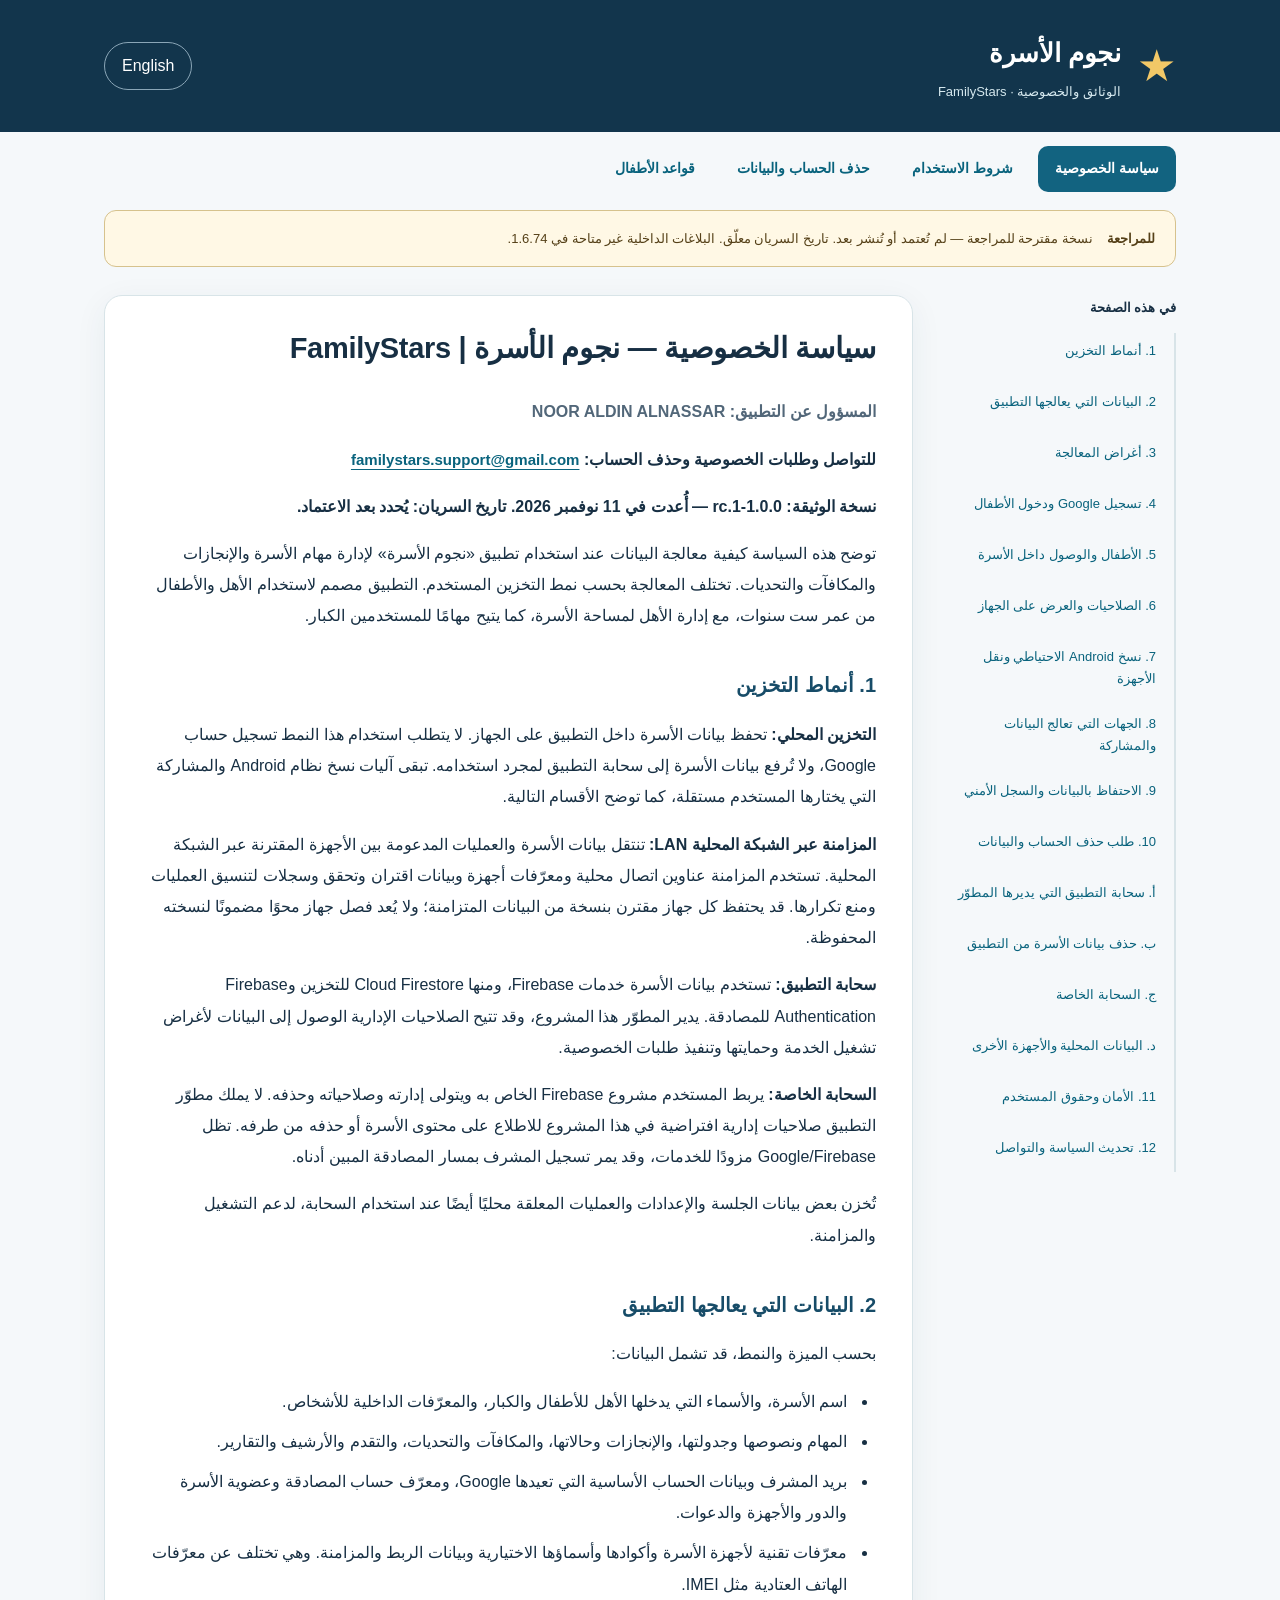
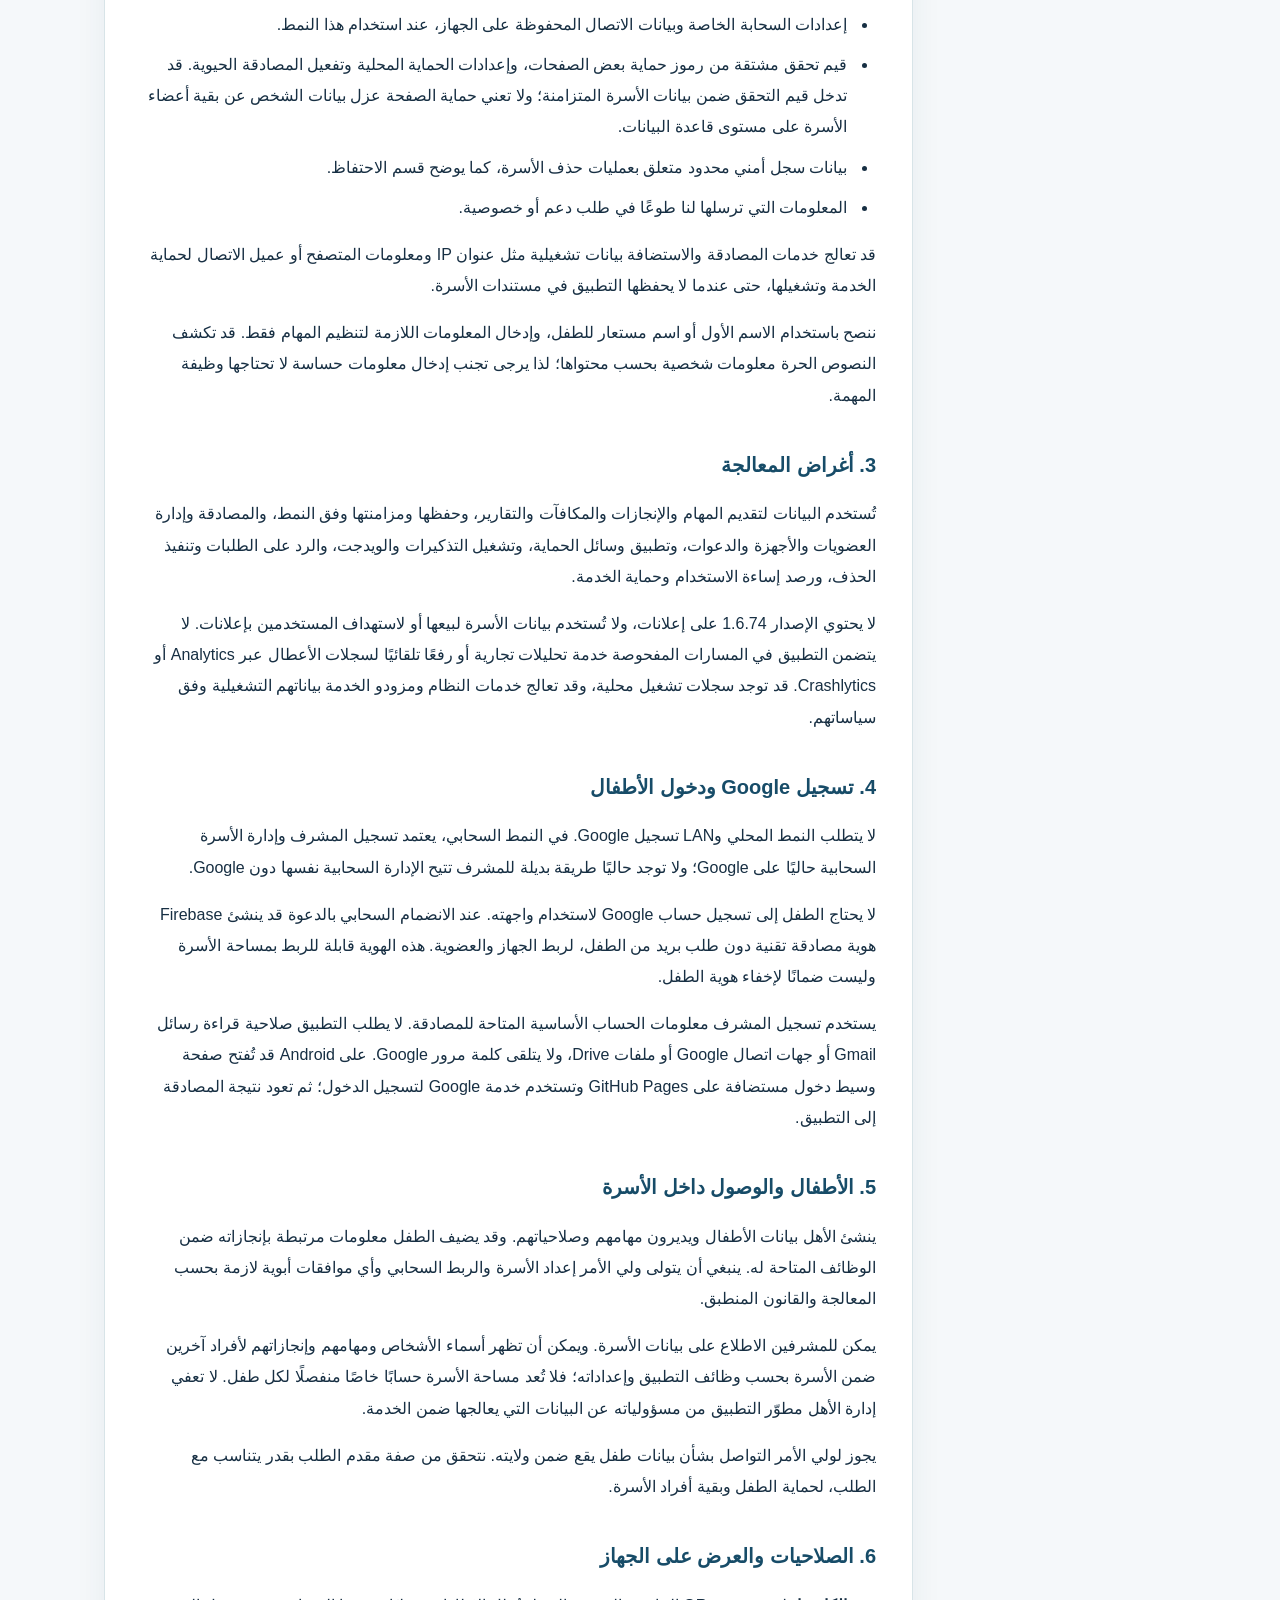
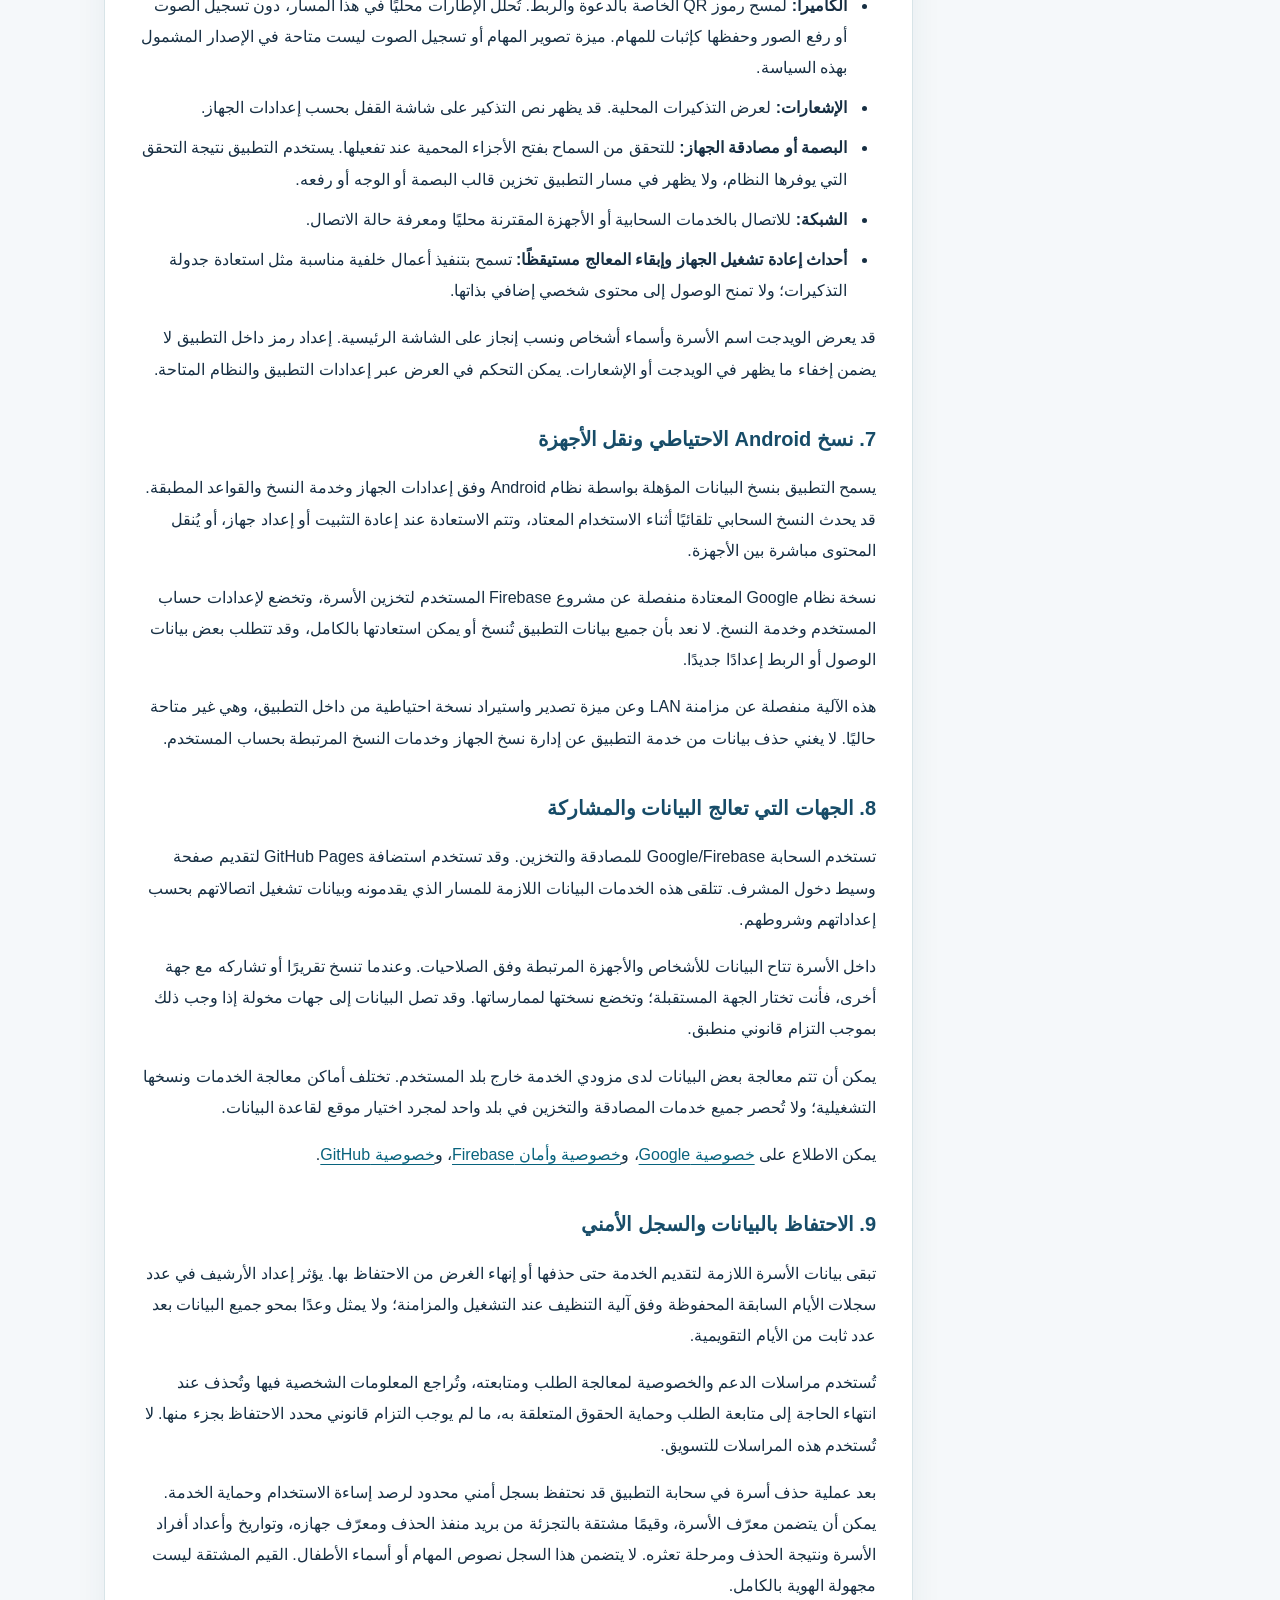
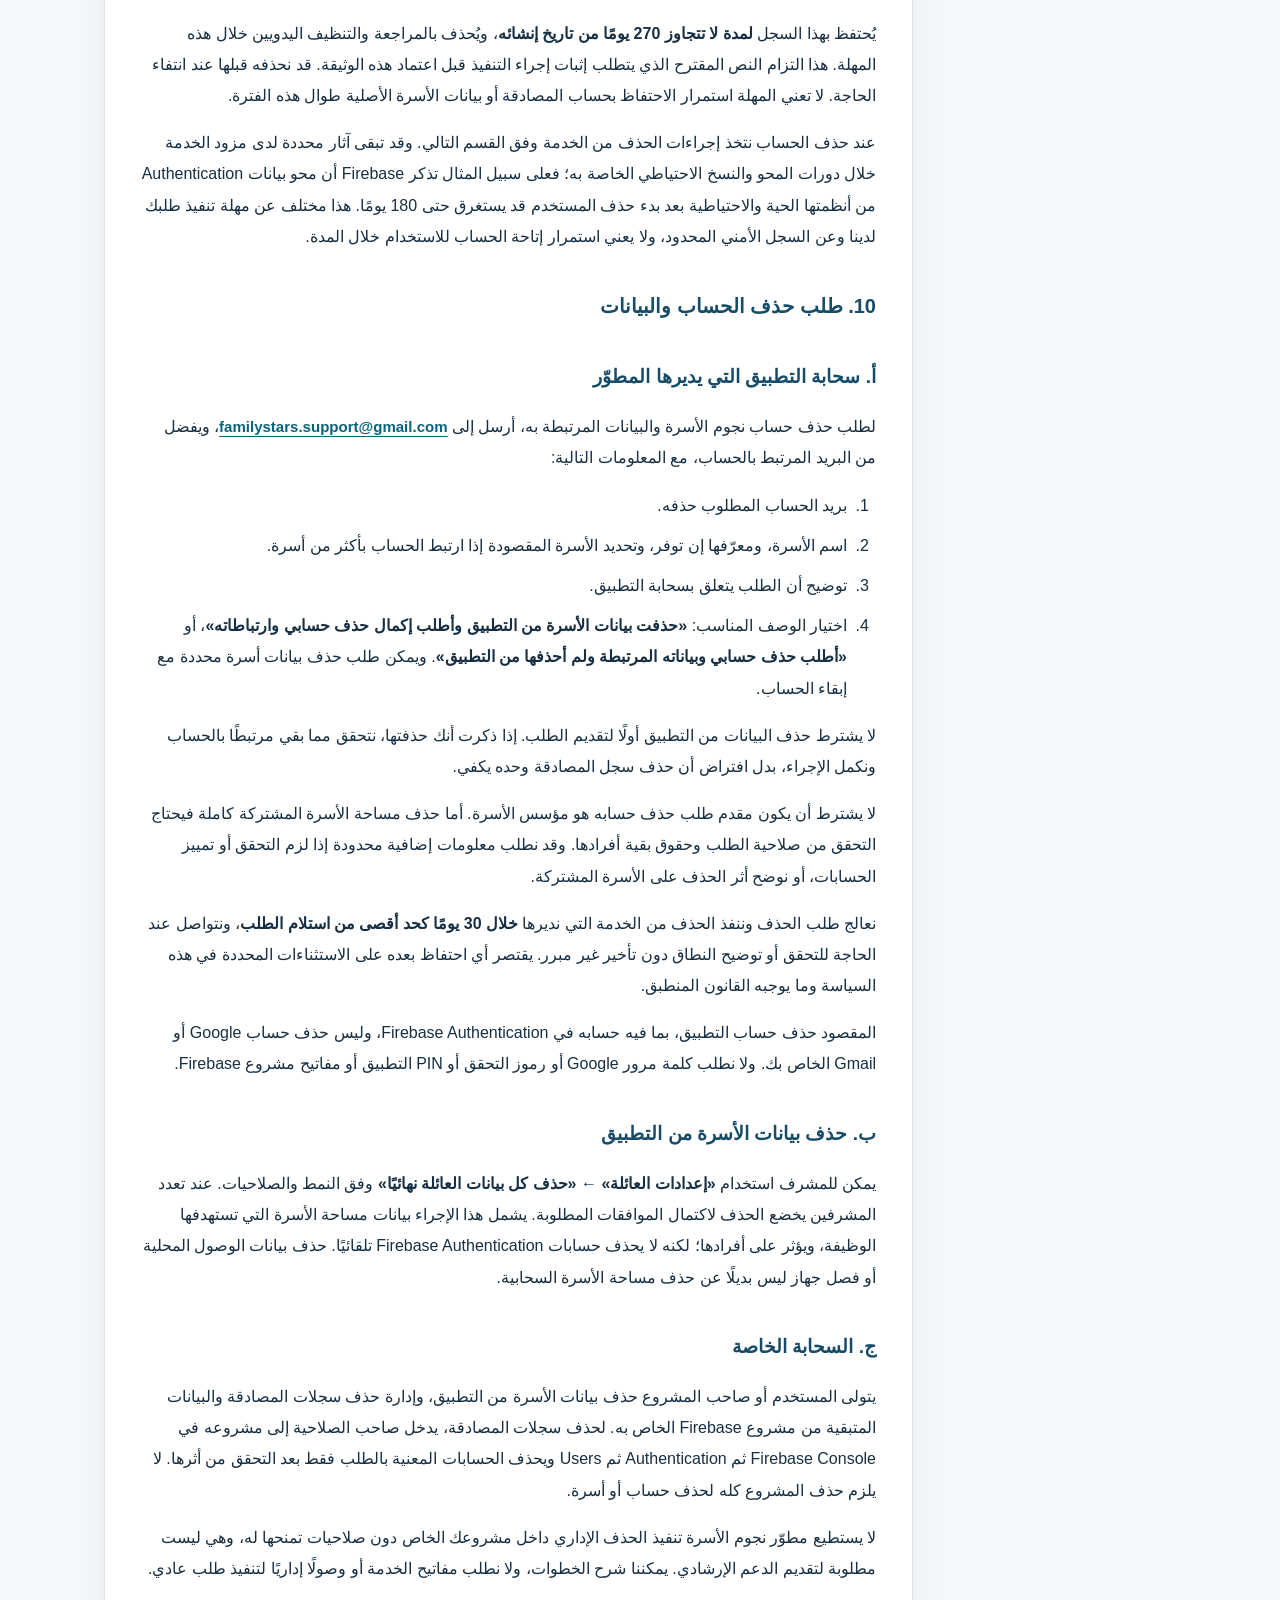
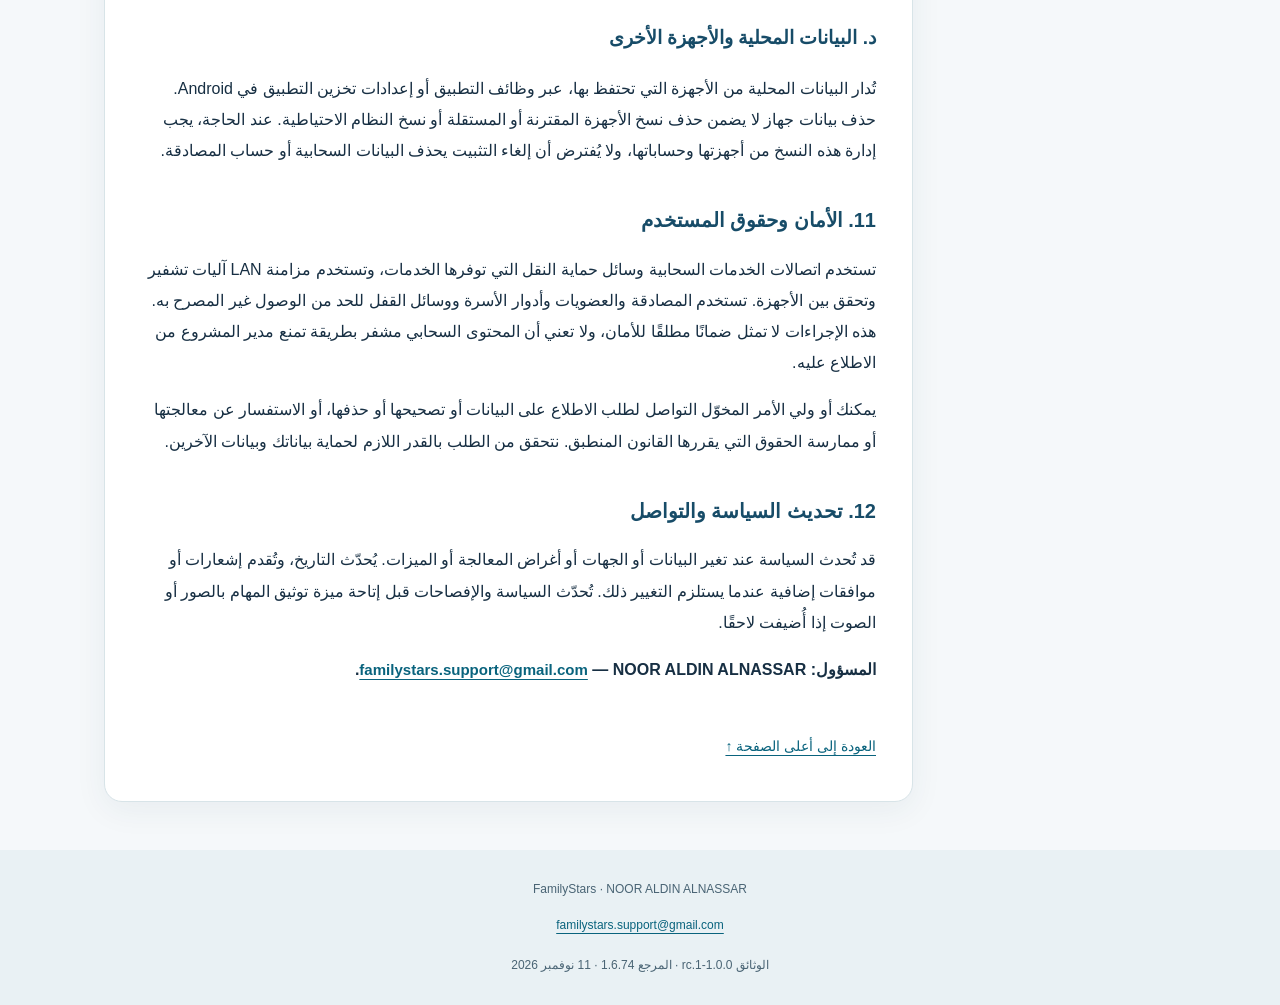
==== index.html @ 32da10b6 "Add files via upload" ====
<!doctype html>
<html lang="ar" dir="rtl">
<head>
<meta charset="utf-8">
<meta name="viewport" content="width=device-width, initial-scale=1">
<meta name="robots" content="noindex,nofollow">
<meta name="referrer" content="no-referrer">
<meta http-equiv="Content-Security-Policy" content="default-src 'none'; style-src 'self'; img-src 'self'; base-uri 'none'; form-action 'none'; object-src 'none'">
<meta name="description" content="سياسة الخصوصية — FamilyStars | نجوم الأسرة">
<title>سياسة الخصوصية | FamilyStars</title>
<link rel="stylesheet" href="styles.css">
</head>
<body>
<a class="skip" href="#main">انتقل إلى المحتوى</a>
<header class="masthead"><div class="header-inner">
<div class="brand"><span class="star" aria-hidden="true">★</span><div><span class="brand-title">نجوم الأسرة</span><span class="brand-sub" lang="en" dir="ltr">FamilyStars · الوثائق والخصوصية</span></div></div>
<a class="language" href="index-en.html" lang="en" hreflang="en">English</a>
</div></header>
<nav class="navigation" aria-label="الصفحات"><a href="index.html" aria-current="page">سياسة الخصوصية</a><a href="terms.html">شروط الاستخدام</a><a href="delete-account.html">حذف الحساب والبيانات</a><a href="kids.html">قواعد الأطفال</a></nav>
<div class="review-note"><strong>للمراجعة</strong><span>نسخة مقترحة للمراجعة — لم تُعتمد أو تُنشر بعد. تاريخ السريان معلّق. البلاغات الداخلية غير متاحة في 1.6.74.</span></div>
<div class="layout"><aside aria-label="في هذه الصفحة"><div class="toc"><p>في هذه الصفحة</p><ol><li><a href="#section-2">1. أنماط التخزين</a></li><li><a href="#section-3">2. البيانات التي يعالجها التطبيق</a></li><li><a href="#section-4">3. أغراض المعالجة</a></li><li><a href="#section-5">4. تسجيل Google ودخول الأطفال</a></li><li><a href="#section-6">5. الأطفال والوصول داخل الأسرة</a></li><li><a href="#section-7">6. الصلاحيات والعرض على الجهاز</a></li><li><a href="#section-8">7. نسخ Android الاحتياطي ونقل الأجهزة</a></li><li><a href="#section-9">8. الجهات التي تعالج البيانات والمشاركة</a></li><li><a href="#section-10">9. الاحتفاظ بالبيانات والسجل الأمني</a></li><li><a href="#section-11">10. طلب حذف الحساب والبيانات</a></li><li><a href="#section-12">أ. سحابة التطبيق التي يديرها المطوّر</a></li><li><a href="#section-13">ب. حذف بيانات الأسرة من التطبيق</a></li><li><a href="#section-14">ج. السحابة الخاصة</a></li><li><a href="#section-15">د. البيانات المحلية والأجهزة الأخرى</a></li><li><a href="#section-16">11. الأمان وحقوق المستخدم</a></li><li><a href="#section-17">12. تحديث السياسة والتواصل</a></li></ol></div></aside>
<main id="main" tabindex="-1"><article><h1 id="section-1">سياسة الخصوصية — نجوم الأسرة | FamilyStars</h1>
<p><strong>المسؤول عن التطبيق: NOOR ALDIN ALNASSAR</strong></p>
<p><strong>للتواصل وطلبات الخصوصية وحذف الحساب: <a href="mailto:familystars.support@gmail.com">familystars.support@gmail.com</a></strong></p>
<p><strong>نسخة الوثيقة: 1.0.0-rc.1 — أُعدت في 11 نوفمبر 2026. تاريخ السريان: يُحدد بعد الاعتماد.</strong></p>
<p>توضح هذه السياسة كيفية معالجة البيانات عند استخدام تطبيق «نجوم الأسرة» لإدارة مهام الأسرة والإنجازات والمكافآت والتحديات. تختلف المعالجة بحسب نمط التخزين المستخدم. التطبيق مصمم لاستخدام الأهل والأطفال من عمر ست سنوات، مع إدارة الأهل لمساحة الأسرة، كما يتيح مهامًا للمستخدمين الكبار.</p>
<h2 id="section-2">1. أنماط التخزين</h2>
<p><strong>التخزين المحلي:</strong> تحفظ بيانات الأسرة داخل التطبيق على الجهاز. لا يتطلب استخدام هذا النمط تسجيل حساب Google، ولا تُرفع بيانات الأسرة إلى سحابة التطبيق لمجرد استخدامه. تبقى آليات نسخ نظام Android والمشاركة التي يختارها المستخدم مستقلة، كما توضح الأقسام التالية.</p>
<p><strong>المزامنة عبر الشبكة المحلية LAN:</strong> تنتقل بيانات الأسرة والعمليات المدعومة بين الأجهزة المقترنة عبر الشبكة المحلية. تستخدم المزامنة عناوين اتصال محلية ومعرّفات أجهزة وبيانات اقتران وتحقق وسجلات لتنسيق العمليات ومنع تكرارها. قد يحتفظ كل جهاز مقترن بنسخة من البيانات المتزامنة؛ ولا يُعد فصل جهاز محوًا مضمونًا لنسخته المحفوظة.</p>
<p><strong>سحابة التطبيق:</strong> تستخدم بيانات الأسرة خدمات Firebase، ومنها Cloud Firestore للتخزين وFirebase Authentication للمصادقة. يدير المطوّر هذا المشروع، وقد تتيح الصلاحيات الإدارية الوصول إلى البيانات لأغراض تشغيل الخدمة وحمايتها وتنفيذ طلبات الخصوصية.</p>
<p><strong>السحابة الخاصة:</strong> يربط المستخدم مشروع Firebase الخاص به ويتولى إدارته وصلاحياته وحذفه. لا يملك مطوّر التطبيق صلاحيات إدارية افتراضية في هذا المشروع للاطلاع على محتوى الأسرة أو حذفه من طرفه. تظل Google/Firebase مزودًا للخدمات، وقد يمر تسجيل المشرف بمسار المصادقة المبين أدناه.</p>
<p>تُخزن بعض بيانات الجلسة والإعدادات والعمليات المعلقة محليًا أيضًا عند استخدام السحابة، لدعم التشغيل والمزامنة.</p>
<h2 id="section-3">2. البيانات التي يعالجها التطبيق</h2>
<p>بحسب الميزة والنمط، قد تشمل البيانات:</p>
<ul>
<li>اسم الأسرة، والأسماء التي يدخلها الأهل للأطفال والكبار، والمعرّفات الداخلية للأشخاص.</li>
<li>المهام ونصوصها وجدولتها، والإنجازات وحالاتها، والمكافآت والتحديات، والتقدم والأرشيف والتقارير.</li>
<li>بريد المشرف وبيانات الحساب الأساسية التي تعيدها Google، ومعرّف حساب المصادقة وعضوية الأسرة والدور والأجهزة والدعوات.</li>
<li>معرّفات تقنية لأجهزة الأسرة وأكوادها وأسماؤها الاختيارية وبيانات الربط والمزامنة. وهي تختلف عن معرّفات الهاتف العتادية مثل IMEI.</li>
<li>إعدادات السحابة الخاصة وبيانات الاتصال المحفوظة على الجهاز، عند استخدام هذا النمط.</li>
<li>قيم تحقق مشتقة من رموز حماية بعض الصفحات، وإعدادات الحماية المحلية وتفعيل المصادقة الحيوية. قد تدخل قيم التحقق ضمن بيانات الأسرة المتزامنة؛ ولا تعني حماية الصفحة عزل بيانات الشخص عن بقية أعضاء الأسرة على مستوى قاعدة البيانات.</li>
<li>بيانات سجل أمني محدود متعلق بعمليات حذف الأسرة، كما يوضح قسم الاحتفاظ.</li>
<li>المعلومات التي ترسلها لنا طوعًا في طلب دعم أو خصوصية.</li>
</ul>
<p>قد تعالج خدمات المصادقة والاستضافة بيانات تشغيلية مثل عنوان IP ومعلومات المتصفح أو عميل الاتصال لحماية الخدمة وتشغيلها، حتى عندما لا يحفظها التطبيق في مستندات الأسرة.</p>
<p>ننصح باستخدام الاسم الأول أو اسم مستعار للطفل، وإدخال المعلومات اللازمة لتنظيم المهام فقط. قد تكشف النصوص الحرة معلومات شخصية بحسب محتواها؛ لذا يرجى تجنب إدخال معلومات حساسة لا تحتاجها وظيفة المهمة.</p>
<h2 id="section-4">3. أغراض المعالجة</h2>
<p>تُستخدم البيانات لتقديم المهام والإنجازات والمكافآت والتقارير، وحفظها ومزامنتها وفق النمط، والمصادقة وإدارة العضويات والأجهزة والدعوات، وتطبيق وسائل الحماية، وتشغيل التذكيرات والويدجت، والرد على الطلبات وتنفيذ الحذف، ورصد إساءة الاستخدام وحماية الخدمة.</p>
<p>لا يحتوي الإصدار 1.6.74 على إعلانات، ولا تُستخدم بيانات الأسرة لبيعها أو لاستهداف المستخدمين بإعلانات. لا يتضمن التطبيق في المسارات المفحوصة خدمة تحليلات تجارية أو رفعًا تلقائيًا لسجلات الأعطال عبر Analytics أو Crashlytics. قد توجد سجلات تشغيل محلية، وقد تعالج خدمات النظام ومزودو الخدمة بياناتهم التشغيلية وفق سياساتهم.</p>
<h2 id="section-5">4. تسجيل Google ودخول الأطفال</h2>
<p>لا يتطلب النمط المحلي وLAN تسجيل Google. في النمط السحابي، يعتمد تسجيل المشرف وإدارة الأسرة السحابية حاليًا على Google؛ ولا توجد حاليًا طريقة بديلة للمشرف تتيح الإدارة السحابية نفسها دون Google.</p>
<p>لا يحتاج الطفل إلى تسجيل حساب Google لاستخدام واجهته. عند الانضمام السحابي بالدعوة قد ينشئ Firebase هوية مصادقة تقنية دون طلب بريد من الطفل، لربط الجهاز والعضوية. هذه الهوية قابلة للربط بمساحة الأسرة وليست ضمانًا لإخفاء هوية الطفل.</p>
<p>يستخدم تسجيل المشرف معلومات الحساب الأساسية المتاحة للمصادقة. لا يطلب التطبيق صلاحية قراءة رسائل Gmail أو جهات اتصال Google أو ملفات Drive، ولا يتلقى كلمة مرور Google. على Android قد تُفتح صفحة وسيط دخول مستضافة على GitHub Pages وتستخدم خدمة Google لتسجيل الدخول؛ ثم تعود نتيجة المصادقة إلى التطبيق.</p>
<h2 id="section-6">5. الأطفال والوصول داخل الأسرة</h2>
<p>ينشئ الأهل بيانات الأطفال ويديرون مهامهم وصلاحياتهم. وقد يضيف الطفل معلومات مرتبطة بإنجازاته ضمن الوظائف المتاحة له. ينبغي أن يتولى ولي الأمر إعداد الأسرة والربط السحابي وأي موافقات أبوية لازمة بحسب المعالجة والقانون المنطبق.</p>
<p>يمكن للمشرفين الاطلاع على بيانات الأسرة. ويمكن أن تظهر أسماء الأشخاص ومهامهم وإنجازاتهم لأفراد آخرين ضمن الأسرة بحسب وظائف التطبيق وإعداداته؛ فلا تُعد مساحة الأسرة حسابًا خاصًا منفصلًا لكل طفل. لا تعفي إدارة الأهل مطوّر التطبيق من مسؤولياته عن البيانات التي يعالجها ضمن الخدمة.</p>
<p>يجوز لولي الأمر التواصل بشأن بيانات طفل يقع ضمن ولايته. نتحقق من صفة مقدم الطلب بقدر يتناسب مع الطلب، لحماية الطفل وبقية أفراد الأسرة.</p>
<h2 id="section-7">6. الصلاحيات والعرض على الجهاز</h2>
<ul>
<li><strong>الكاميرا:</strong> لمسح رموز QR الخاصة بالدعوة والربط. تُحلل الإطارات محليًا في هذا المسار، دون تسجيل الصوت أو رفع الصور وحفظها كإثبات للمهام. ميزة تصوير المهام أو تسجيل الصوت ليست متاحة في الإصدار المشمول بهذه السياسة.</li>
<li><strong>الإشعارات:</strong> لعرض التذكيرات المحلية. قد يظهر نص التذكير على شاشة القفل بحسب إعدادات الجهاز.</li>
<li><strong>البصمة أو مصادقة الجهاز:</strong> للتحقق من السماح بفتح الأجزاء المحمية عند تفعيلها. يستخدم التطبيق نتيجة التحقق التي يوفرها النظام، ولا يظهر في مسار التطبيق تخزين قالب البصمة أو الوجه أو رفعه.</li>
<li><strong>الشبكة:</strong> للاتصال بالخدمات السحابية أو الأجهزة المقترنة محليًا ومعرفة حالة الاتصال.</li>
<li><strong>أحداث إعادة تشغيل الجهاز وإبقاء المعالج مستيقظًا:</strong> تسمح بتنفيذ أعمال خلفية مناسبة مثل استعادة جدولة التذكيرات؛ ولا تمنح الوصول إلى محتوى شخصي إضافي بذاتها.</li>
</ul>
<p>قد يعرض الويدجت اسم الأسرة وأسماء أشخاص ونسب إنجاز على الشاشة الرئيسية. إعداد رمز داخل التطبيق لا يضمن إخفاء ما يظهر في الويدجت أو الإشعارات. يمكن التحكم في العرض عبر إعدادات التطبيق والنظام المتاحة.</p>
<h2 id="section-8">7. نسخ Android الاحتياطي ونقل الأجهزة</h2>
<p>يسمح التطبيق بنسخ البيانات المؤهلة بواسطة نظام Android وفق إعدادات الجهاز وخدمة النسخ والقواعد المطبقة. قد يحدث النسخ السحابي تلقائيًا أثناء الاستخدام المعتاد، وتتم الاستعادة عند إعادة التثبيت أو إعداد جهاز، أو يُنقل المحتوى مباشرة بين الأجهزة.</p>
<p>نسخة نظام Google المعتادة منفصلة عن مشروع Firebase المستخدم لتخزين الأسرة، وتخضع لإعدادات حساب المستخدم وخدمة النسخ. لا نعد بأن جميع بيانات التطبيق تُنسخ أو يمكن استعادتها بالكامل، وقد تتطلب بعض بيانات الوصول أو الربط إعدادًا جديدًا.</p>
<p>هذه الآلية منفصلة عن مزامنة LAN وعن ميزة تصدير واستيراد نسخة احتياطية من داخل التطبيق، وهي غير متاحة حاليًا. لا يغني حذف بيانات من خدمة التطبيق عن إدارة نسخ الجهاز وخدمات النسخ المرتبطة بحساب المستخدم.</p>
<h2 id="section-9">8. الجهات التي تعالج البيانات والمشاركة</h2>
<p>تستخدم السحابة Google/Firebase للمصادقة والتخزين. وقد تستخدم استضافة GitHub Pages لتقديم صفحة وسيط دخول المشرف. تتلقى هذه الخدمات البيانات اللازمة للمسار الذي يقدمونه وبيانات تشغيل اتصالاتهم بحسب إعداداتهم وشروطهم.</p>
<p>داخل الأسرة تتاح البيانات للأشخاص والأجهزة المرتبطة وفق الصلاحيات. وعندما تنسخ تقريرًا أو تشاركه مع جهة أخرى، فأنت تختار الجهة المستقبلة؛ وتخضع نسختها لممارساتها. وقد تصل البيانات إلى جهات مخولة إذا وجب ذلك بموجب التزام قانوني منطبق.</p>
<p>يمكن أن تتم معالجة بعض البيانات لدى مزودي الخدمة خارج بلد المستخدم. تختلف أماكن معالجة الخدمات ونسخها التشغيلية؛ ولا تُحصر جميع خدمات المصادقة والتخزين في بلد واحد لمجرد اختيار موقع لقاعدة البيانات.</p>
<p>يمكن الاطلاع على <a href="https://policies.google.com/privacy">خصوصية Google</a>، و<a href="https://firebase.google.com/support/privacy">خصوصية وأمان Firebase</a>، و<a href="https://docs.github.com/en/site-policy/privacy-policies/github-general-privacy-statement">خصوصية GitHub</a>.</p>
<h2 id="section-10">9. الاحتفاظ بالبيانات والسجل الأمني</h2>
<p>تبقى بيانات الأسرة اللازمة لتقديم الخدمة حتى حذفها أو إنهاء الغرض من الاحتفاظ بها. يؤثر إعداد الأرشيف في عدد سجلات الأيام السابقة المحفوظة وفق آلية التنظيف عند التشغيل والمزامنة؛ ولا يمثل وعدًا بمحو جميع البيانات بعد عدد ثابت من الأيام التقويمية.</p>
<p>تُستخدم مراسلات الدعم والخصوصية لمعالجة الطلب ومتابعته، وتُراجع المعلومات الشخصية فيها وتُحذف عند انتهاء الحاجة إلى متابعة الطلب وحماية الحقوق المتعلقة به، ما لم يوجب التزام قانوني محدد الاحتفاظ بجزء منها. لا تُستخدم هذه المراسلات للتسويق.</p>
<p>بعد عملية حذف أسرة في سحابة التطبيق قد نحتفظ بسجل أمني محدود لرصد إساءة الاستخدام وحماية الخدمة. يمكن أن يتضمن معرّف الأسرة، وقيمًا مشتقة بالتجزئة من بريد منفذ الحذف ومعرّف جهازه، وتواريخ وأعداد أفراد الأسرة ونتيجة الحذف ومرحلة تعثره. لا يتضمن هذا السجل نصوص المهام أو أسماء الأطفال. القيم المشتقة ليست مجهولة الهوية بالكامل.</p>
<p>يُحتفظ بهذا السجل <strong>لمدة لا تتجاوز 270 يومًا من تاريخ إنشائه</strong>، ويُحذف بالمراجعة والتنظيف اليدويين خلال هذه المهلة. هذا التزام النص المقترح الذي يتطلب إثبات إجراء التنفيذ قبل اعتماد هذه الوثيقة. قد نحذفه قبلها عند انتفاء الحاجة. لا تعني المهلة استمرار الاحتفاظ بحساب المصادقة أو بيانات الأسرة الأصلية طوال هذه الفترة.</p>
<p>عند حذف الحساب نتخذ إجراءات الحذف من الخدمة وفق القسم التالي. وقد تبقى آثار محددة لدى مزود الخدمة خلال دورات المحو والنسخ الاحتياطي الخاصة به؛ فعلى سبيل المثال تذكر Firebase أن محو بيانات Authentication من أنظمتها الحية والاحتياطية بعد بدء حذف المستخدم قد يستغرق حتى 180 يومًا. هذا مختلف عن مهلة تنفيذ طلبك لدينا وعن السجل الأمني المحدود، ولا يعني استمرار إتاحة الحساب للاستخدام خلال المدة.</p>
<h2 id="section-11">10. طلب حذف الحساب والبيانات</h2>
<h3 id="section-12">أ. سحابة التطبيق التي يديرها المطوّر</h3>
<p>لطلب حذف حساب نجوم الأسرة والبيانات المرتبطة به، أرسل إلى <strong><a href="mailto:familystars.support@gmail.com">familystars.support@gmail.com</a></strong>، ويفضل من البريد المرتبط بالحساب، مع المعلومات التالية:</p>
<ol>
<li>بريد الحساب المطلوب حذفه.</li>
<li>اسم الأسرة، ومعرّفها إن توفر، وتحديد الأسرة المقصودة إذا ارتبط الحساب بأكثر من أسرة.</li>
<li>توضيح أن الطلب يتعلق بسحابة التطبيق.</li>
<li>اختيار الوصف المناسب: <strong>«حذفت بيانات الأسرة من التطبيق وأطلب إكمال حذف حسابي وارتباطاته»</strong>، أو <strong>«أطلب حذف حسابي وبياناته المرتبطة ولم أحذفها من التطبيق»</strong>. ويمكن طلب حذف بيانات أسرة محددة مع إبقاء الحساب.</li>
</ol>
<p>لا يشترط حذف البيانات من التطبيق أولًا لتقديم الطلب. إذا ذكرت أنك حذفتها، نتحقق مما بقي مرتبطًا بالحساب ونكمل الإجراء، بدل افتراض أن حذف سجل المصادقة وحده يكفي.</p>
<p>لا يشترط أن يكون مقدم طلب حذف حسابه هو مؤسس الأسرة. أما حذف مساحة الأسرة المشتركة كاملة فيحتاج التحقق من صلاحية الطلب وحقوق بقية أفرادها. وقد نطلب معلومات إضافية محدودة إذا لزم التحقق أو تمييز الحسابات، أو نوضح أثر الحذف على الأسرة المشتركة.</p>
<p>نعالج طلب الحذف وننفذ الحذف من الخدمة التي نديرها <strong>خلال 30 يومًا كحد أقصى من استلام الطلب</strong>، ونتواصل عند الحاجة للتحقق أو توضيح النطاق دون تأخير غير مبرر. يقتصر أي احتفاظ بعده على الاستثناءات المحددة في هذه السياسة وما يوجبه القانون المنطبق.</p>
<p>المقصود حذف حساب التطبيق، بما فيه حسابه في Firebase Authentication، وليس حذف حساب Google أو Gmail الخاص بك. ولا نطلب كلمة مرور Google أو رموز التحقق أو PIN التطبيق أو مفاتيح مشروع Firebase.</p>
<h3 id="section-13">ب. حذف بيانات الأسرة من التطبيق</h3>
<p>يمكن للمشرف استخدام <strong>«إعدادات العائلة» ← «حذف كل بيانات العائلة نهائيًا»</strong> وفق النمط والصلاحيات. عند تعدد المشرفين يخضع الحذف لاكتمال الموافقات المطلوبة. يشمل هذا الإجراء بيانات مساحة الأسرة التي تستهدفها الوظيفة، ويؤثر على أفرادها؛ لكنه لا يحذف حسابات Firebase Authentication تلقائيًا. حذف بيانات الوصول المحلية أو فصل جهاز ليس بديلًا عن حذف مساحة الأسرة السحابية.</p>
<h3 id="section-14">ج. السحابة الخاصة</h3>
<p>يتولى المستخدم أو صاحب المشروع حذف بيانات الأسرة من التطبيق، وإدارة حذف سجلات المصادقة والبيانات المتبقية من مشروع Firebase الخاص به. لحذف سجلات المصادقة، يدخل صاحب الصلاحية إلى مشروعه في Firebase Console ثم Authentication ثم Users ويحذف الحسابات المعنية بالطلب فقط بعد التحقق من أثرها. لا يلزم حذف المشروع كله لحذف حساب أو أسرة.</p>
<p>لا يستطيع مطوّر نجوم الأسرة تنفيذ الحذف الإداري داخل مشروعك الخاص دون صلاحيات تمنحها له، وهي ليست مطلوبة لتقديم الدعم الإرشادي. يمكننا شرح الخطوات، ولا نطلب مفاتيح الخدمة أو وصولًا إداريًا لتنفيذ طلب عادي.</p>
<h3 id="section-15">د. البيانات المحلية والأجهزة الأخرى</h3>
<p>تُدار البيانات المحلية من الأجهزة التي تحتفظ بها، عبر وظائف التطبيق أو إعدادات تخزين التطبيق في Android. حذف بيانات جهاز لا يضمن حذف نسخ الأجهزة المقترنة أو المستقلة أو نسخ النظام الاحتياطية. عند الحاجة، يجب إدارة هذه النسخ من أجهزتها وحساباتها، ولا يُفترض أن إلغاء التثبيت يحذف البيانات السحابية أو حساب المصادقة.</p>
<h2 id="section-16">11. الأمان وحقوق المستخدم</h2>
<p>تستخدم اتصالات الخدمات السحابية وسائل حماية النقل التي توفرها الخدمات، وتستخدم مزامنة LAN آليات تشفير وتحقق بين الأجهزة. تستخدم المصادقة والعضويات وأدوار الأسرة ووسائل القفل للحد من الوصول غير المصرح به. هذه الإجراءات لا تمثل ضمانًا مطلقًا للأمان، ولا تعني أن المحتوى السحابي مشفر بطريقة تمنع مدير المشروع من الاطلاع عليه.</p>
<p>يمكنك أو ولي الأمر المخوّل التواصل لطلب الاطلاع على البيانات أو تصحيحها أو حذفها، أو الاستفسار عن معالجتها أو ممارسة الحقوق التي يقررها القانون المنطبق. نتحقق من الطلب بالقدر اللازم لحماية بياناتك وبيانات الآخرين.</p>
<h2 id="section-17">12. تحديث السياسة والتواصل</h2>
<p>قد تُحدث السياسة عند تغير البيانات أو الجهات أو أغراض المعالجة أو الميزات. يُحدّث التاريخ، وتُقدم إشعارات أو موافقات إضافية عندما يستلزم التغيير ذلك. تُحدّث السياسة والإفصاحات قبل إتاحة ميزة توثيق المهام بالصور أو الصوت إذا أُضيفت لاحقًا.</p>
<p><strong>المسؤول: NOOR ALDIN ALNASSAR — <a href="mailto:familystars.support@gmail.com">familystars.support@gmail.com</a>.</strong></p></article><a class="back-top" href="#main">العودة إلى أعلى الصفحة ↑</a></main></div>
<footer><p><bdi>NOOR ALDIN ALNASSAR</bdi> · <bdi>FamilyStars</bdi></p><p><a href="mailto:familystars.support@gmail.com" dir="ltr">familystars.support@gmail.com</a></p><p>الوثائق 1.0.0-rc.1 · المرجع 1.6.74 · 11 نوفمبر 2026</p></footer>
</body></html>
---- styles.css ----
:root{color-scheme:light;--ink:#172f43;--muted:#526779;--blue:#126380;--pale:#edf5f5;--line:#d8e4e8;--gold:#f2c867}
*{box-sizing:border-box}html{scroll-behavior:smooth;scroll-padding-top:24px}body{margin:0;background:#f5f8fa;color:var(--ink);font-family:Tahoma,Arial,sans-serif;font-size:16px;line-height:1.95}a{color:#09637d;text-decoration-thickness:1px;text-underline-offset:4px;overflow-wrap:anywhere}a:hover{color:#103a58}a:focus-visible{outline:3px solid #b27d07;outline-offset:4px;border-radius:3px}.skip{position:absolute;top:-200px;background:#fff;padding:12px;z-index:9}.skip:focus{top:8px;inset-inline-start:12px}.masthead{background:#12354c;color:#fff}.header-inner{max-width:1120px;margin:auto;display:flex;justify-content:space-between;align-items:center;padding:28px 24px;gap:16px}.brand{display:flex;align-items:center;gap:16px}.star{color:var(--gold);font-size:44px;line-height:1}.brand-title{display:block;font-weight:700;font-size:26px}.brand-sub{display:block;font-size:13px;color:#d5e8ee}.language{color:#fff;border:1px solid #8aa6b7;border-radius:24px;min-width:80px;min-height:44px;padding:7px 17px;text-align:center;text-decoration:none}.language:hover{background:#24495f;color:#fff}.navigation{max-width:1120px;margin:auto;padding:14px 24px;display:flex;flex-wrap:wrap;gap:8px}.navigation a{display:flex;align-items:center;justify-content:center;min-height:46px;padding:7px 17px;border-radius:10px;text-decoration:none;font-size:14px;font-weight:700}.navigation a[aria-current=page]{background:var(--blue);color:#fff}.navigation a:not([aria-current]):hover{background:#e2eef2}.review-note{max-width:1072px;margin:4px auto 28px;display:flex;align-items:baseline;gap:14px;padding:15px 20px;border:1px solid #d6c28d;background:#fff8e5;border-radius:12px;font-size:13px;color:#554018}.review-note strong{white-space:nowrap}.layout{max-width:1120px;margin:auto;padding:0 24px 48px;display:grid;grid-template-columns:235px minmax(0,1fr);gap:28px;align-items:start}.toc{position:sticky;top:24px;font-size:13px}.toc p{font-weight:700;margin:0 0 12px}.toc ol{list-style:none;padding:0;margin:0;border-inline-start:2px solid var(--line)}.toc li a{display:block;padding:7px 14px;text-decoration:none;min-height:42px;line-height:1.7}.toc li a:hover{background:#e4eef2}main{min-width:0;background:#fff;border:1px solid var(--line);border-radius:18px;padding:30px 36px;box-shadow:0 8px 32px #183c5010}h1{font-size:29px;line-height:1.55;margin:0 0 25px;letter-spacing:-.3px}h2,h3{color:#174c68;margin-top:38px;line-height:1.65;font-size:20px}h3{font-size:19px}p{margin:16px 0}ul,ol{padding-inline-start:25px}li{margin:9px 0;padding-inline-start:4px}strong{font-weight:700}article>p:first-of-type{color:var(--muted)}article a[href^="mailto:"]{direction:ltr;unicode-bidi:isolate;display:inline-block;font-size:.94em}code{font-family:monospace;overflow-wrap:anywhere}hr{border:0;border-top:1px solid var(--line);margin:28px 0}.back-top{display:inline-block;margin-top:26px;padding:6px 0;min-height:44px;font-size:14px}footer{text-align:center;padding:24px;background:#e9f1f4;color:#496474;font-size:12px}footer p{margin:4px 0}footer a{display:inline-block;min-height:44px;padding-top:8px}
@media(max-width:820px){.layout{display:block;max-width:760px}.layout aside{display:none}.review-note{margin-inline:24px}.navigation{gap:4px}.navigation a{flex:1 1 40%;padding:7px 10px}.header-inner{padding-block:22px}h1{font-size:25px}main{padding:25px}}
@media(max-width:420px){body{font-size:15px}.header-inner{padding-inline:16px;gap:10px}.brand{gap:10px}.brand-title{font-size:21px}.brand-sub{font-size:11px}.star{font-size:35px}.language{font-size:13px;min-width:70px;padding-inline:11px}.navigation{padding-inline:12px}.review-note{display:block;margin:0 14px 18px;padding:12px 16px}.review-note strong{display:block;margin-bottom:4px}.layout{padding-inline:12px}main{padding:22px 18px;border-radius:12px}h1{font-size:23px}h2,h3{font-size:18px}}
@media(prefers-reduced-motion:reduce){html{scroll-behavior:auto}}
@media print{body{background:#fff;font-size:11pt;color:#111}.masthead,.navigation,aside,.back-top,.skip{display:none}.layout{display:block;padding:0;max-width:none}main{box-shadow:none;border:0;padding:0}.review-note{margin:0 0 18px;border:1px solid #777}a{color:#111}h2,h3{break-after:avoid}p,li{orphans:3;widows:3}footer{background:none;border-top:1px solid #aaa}}
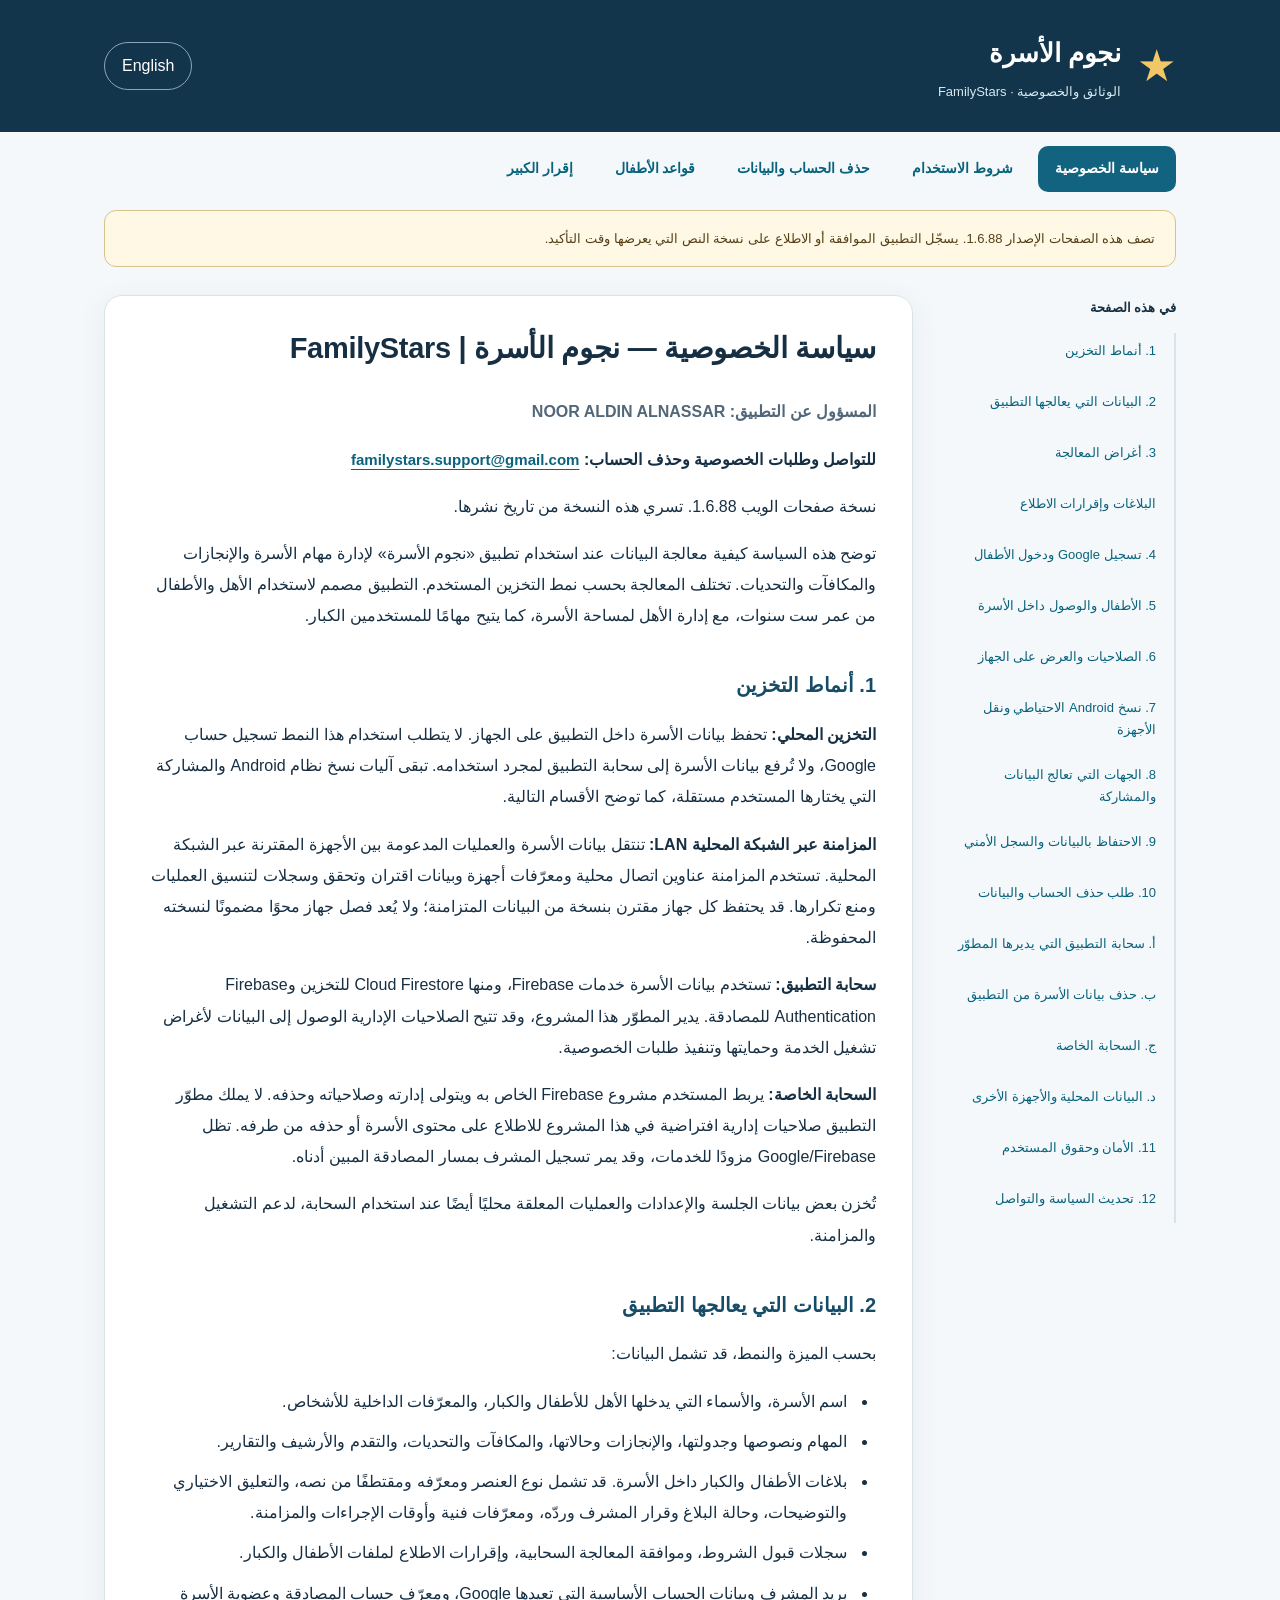
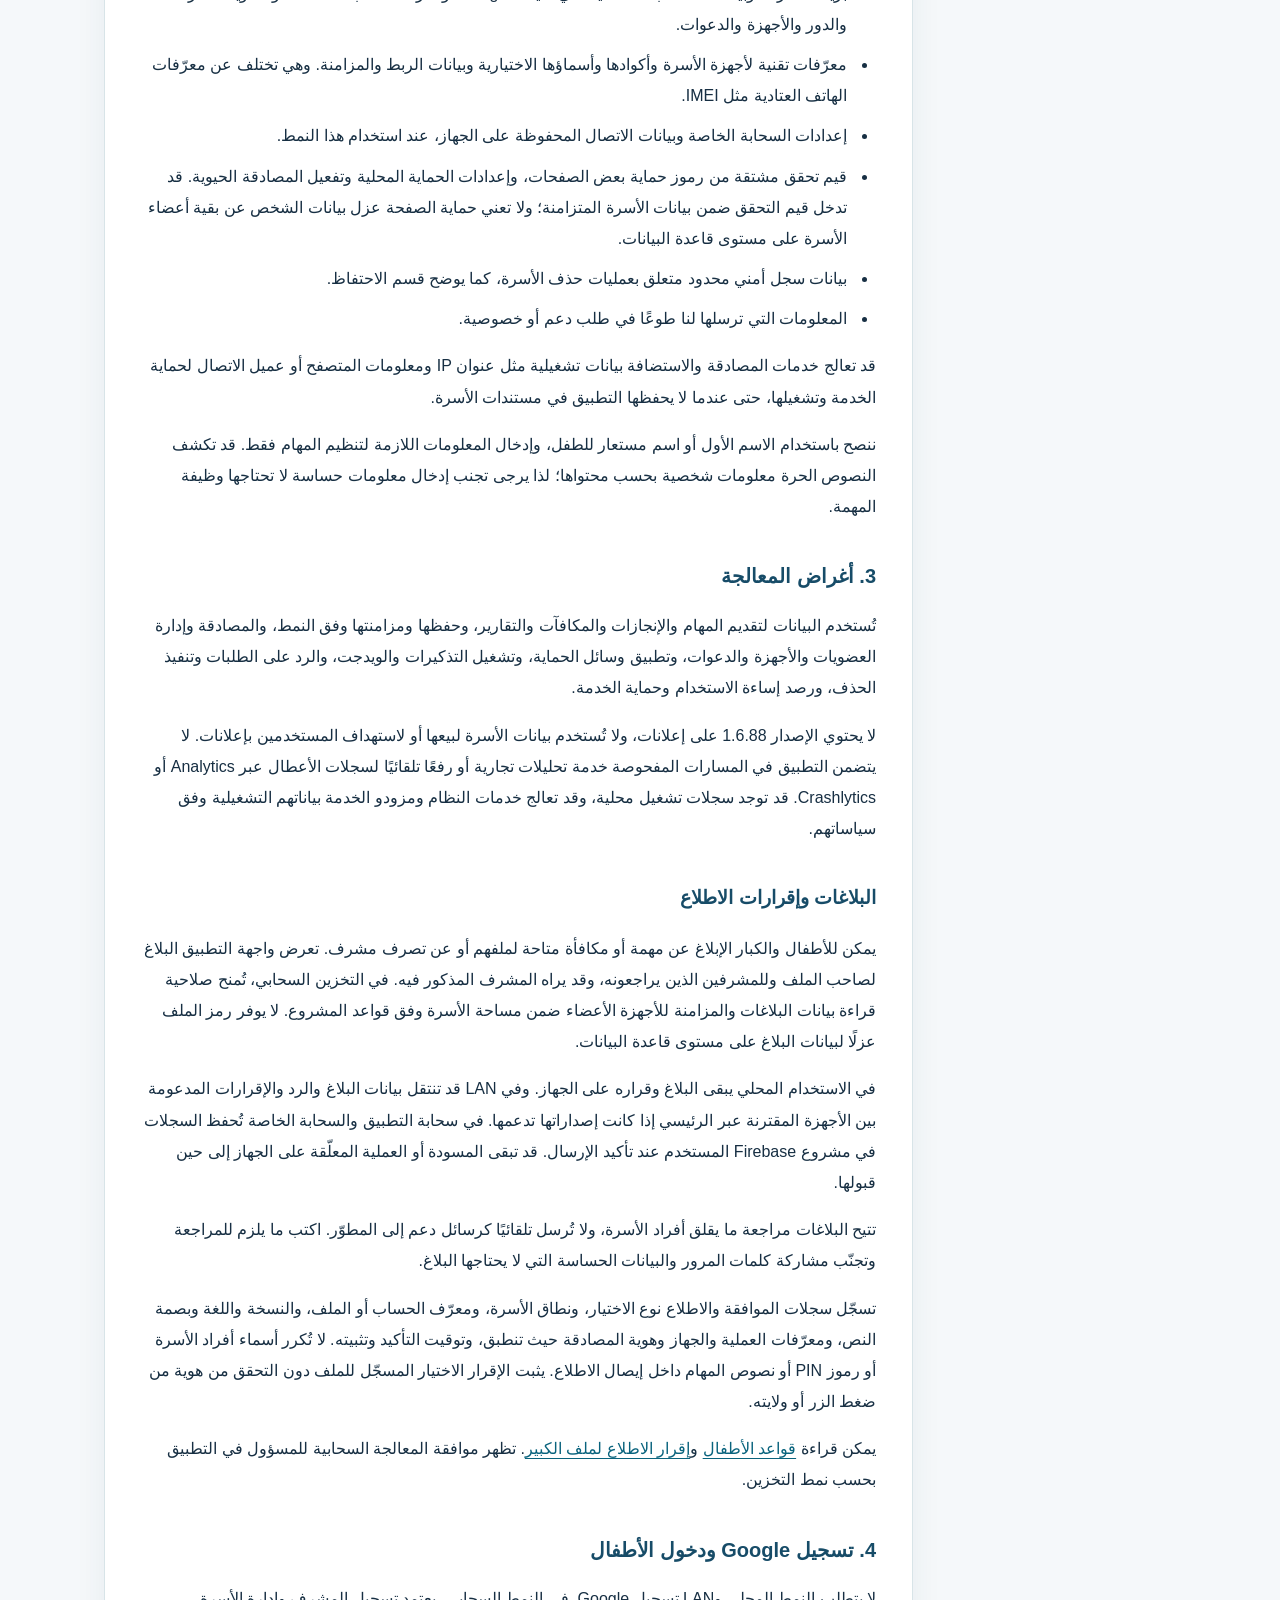
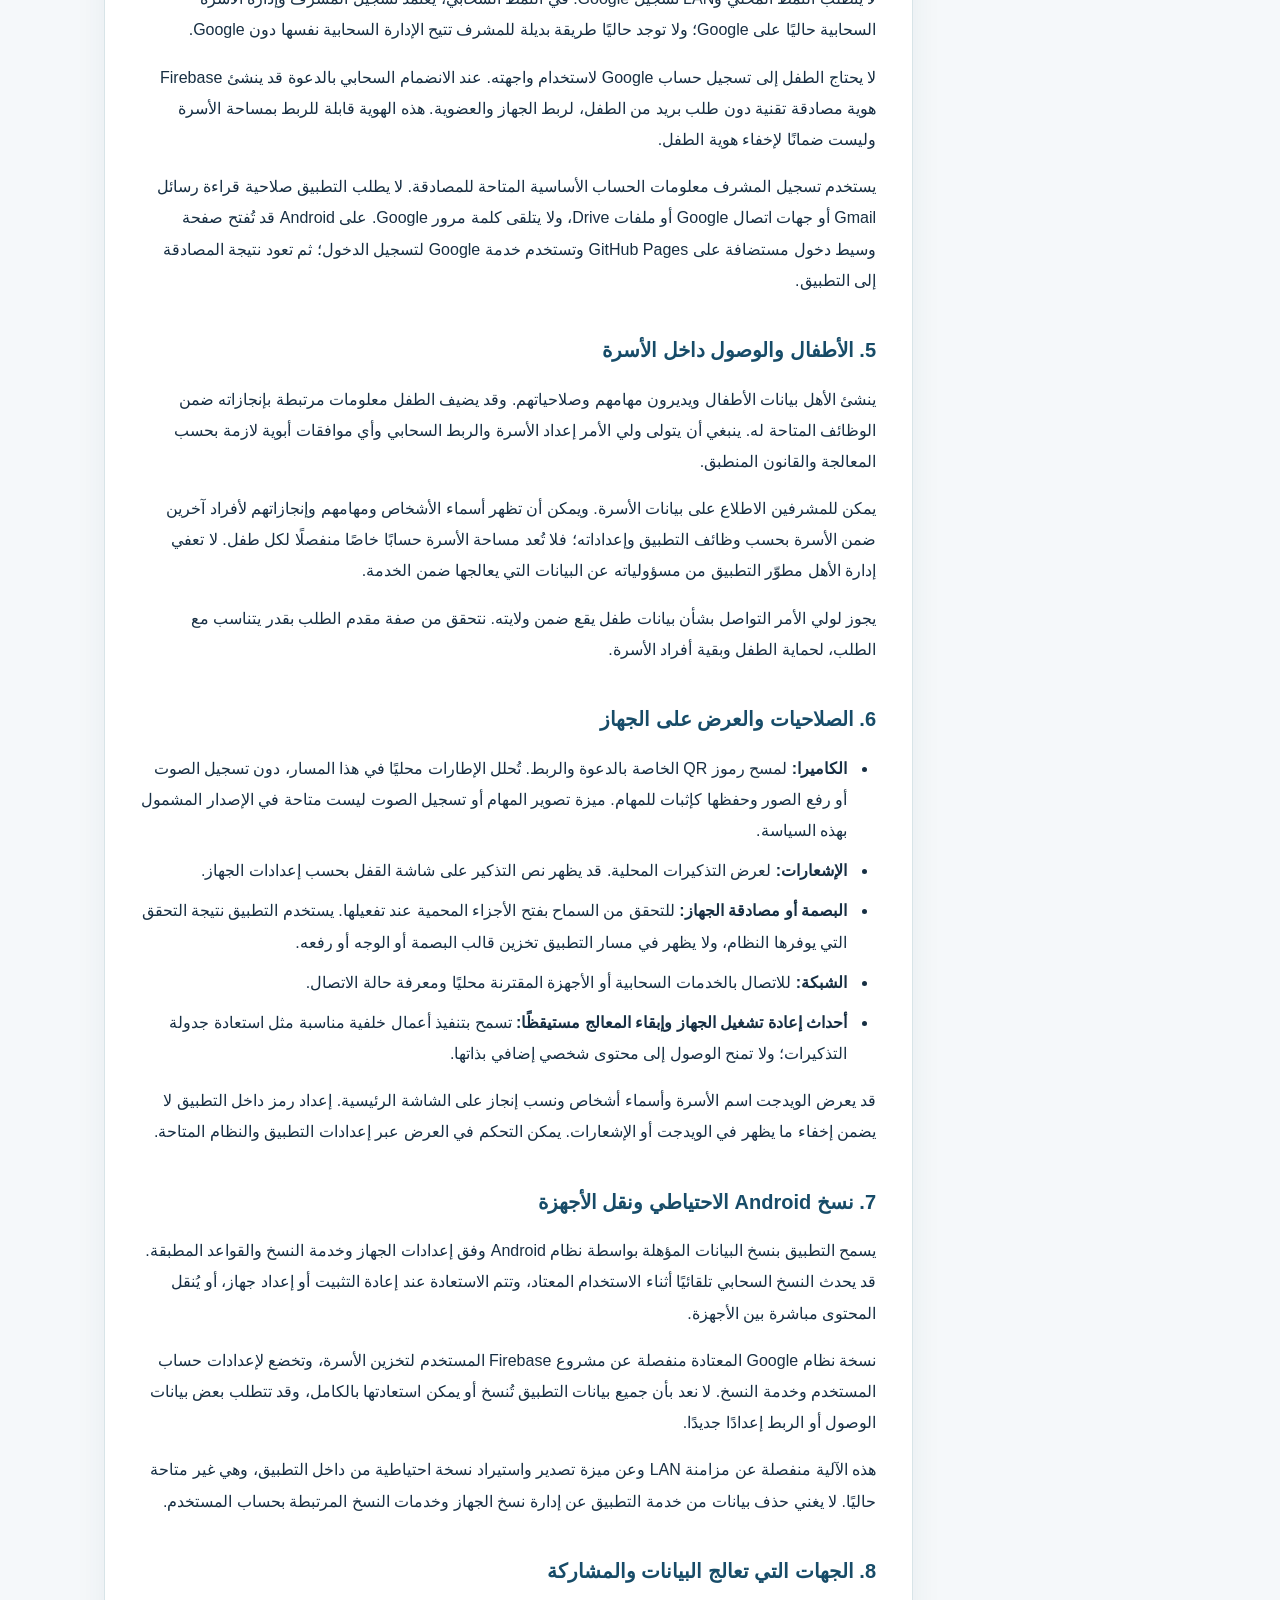
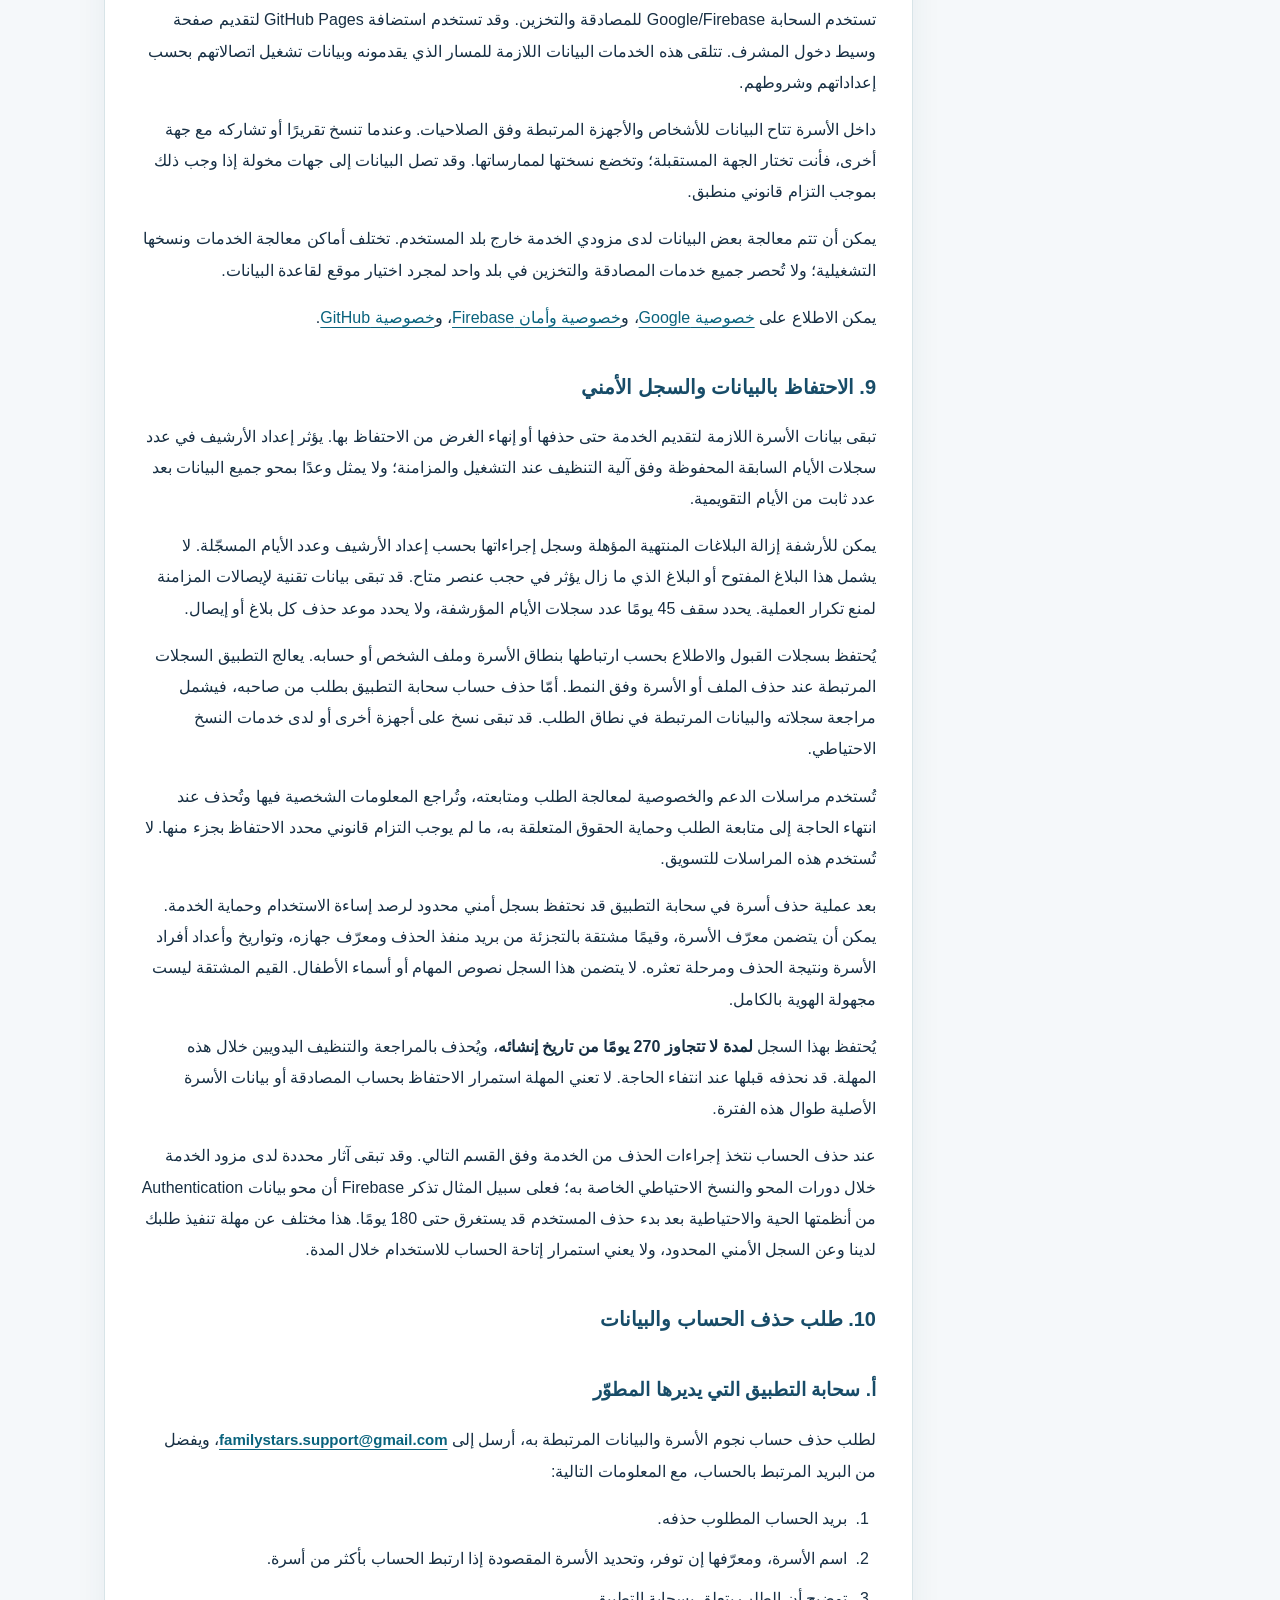
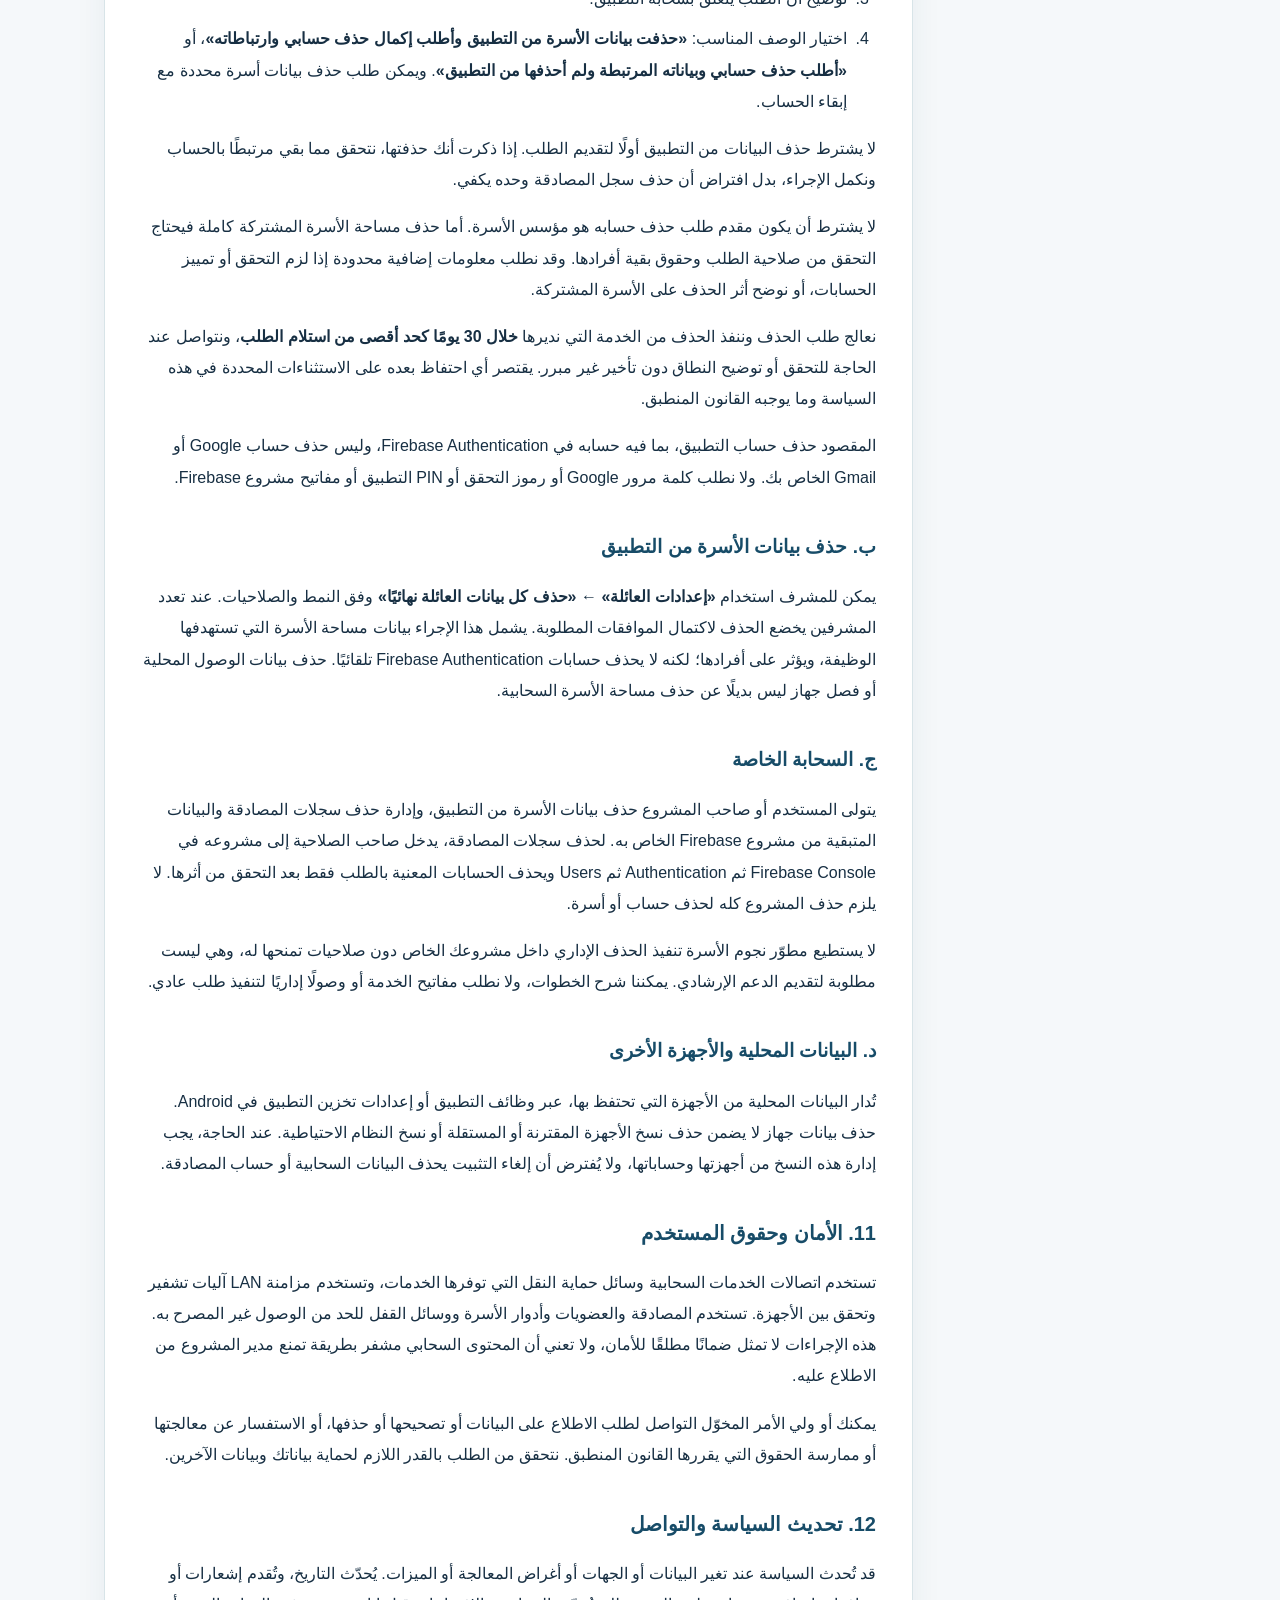
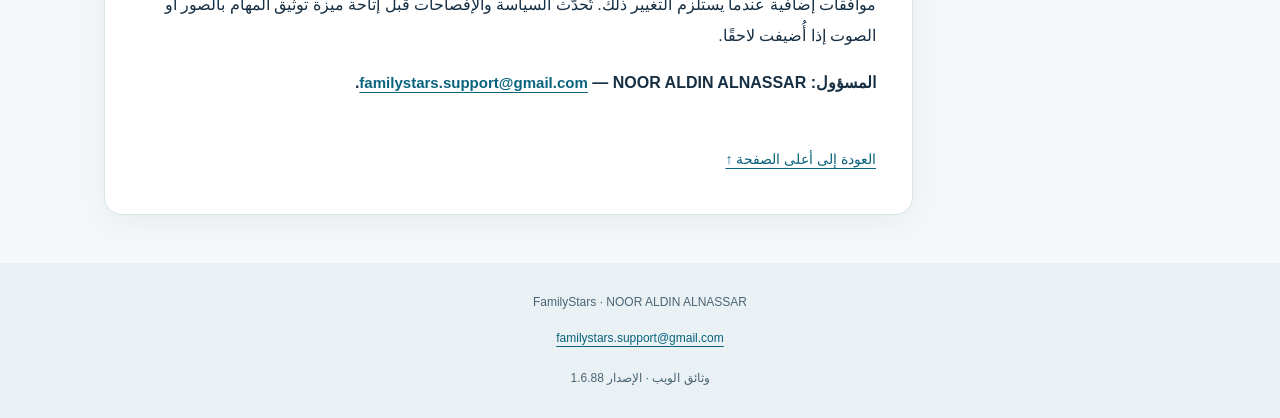
==== commit 3235ba14: "Add files via upload Update privacy and usage pages for 1.6.88" ====
--- a/index.html
+++ b/index.html
@@ -16,13 +16,13 @@
 <div class="brand"><span class="star" aria-hidden="true">★</span><div><span class="brand-title">نجوم الأسرة</span><span class="brand-sub" lang="en" dir="ltr">FamilyStars · الوثائق والخصوصية</span></div></div>
 <a class="language" href="index-en.html" lang="en" hreflang="en">English</a>
 </div></header>
-<nav class="navigation" aria-label="الصفحات"><a href="index.html" aria-current="page">سياسة الخصوصية</a><a href="terms.html">شروط الاستخدام</a><a href="delete-account.html">حذف الحساب والبيانات</a><a href="kids.html">قواعد الأطفال</a></nav>
-<div class="review-note"><strong>للمراجعة</strong><span>نسخة مقترحة للمراجعة — لم تُعتمد أو تُنشر بعد. تاريخ السريان معلّق. البلاغات الداخلية غير متاحة في 1.6.74.</span></div>
-<div class="layout"><aside aria-label="في هذه الصفحة"><div class="toc"><p>في هذه الصفحة</p><ol><li><a href="#section-2">1. أنماط التخزين</a></li><li><a href="#section-3">2. البيانات التي يعالجها التطبيق</a></li><li><a href="#section-4">3. أغراض المعالجة</a></li><li><a href="#section-5">4. تسجيل Google ودخول الأطفال</a></li><li><a href="#section-6">5. الأطفال والوصول داخل الأسرة</a></li><li><a href="#section-7">6. الصلاحيات والعرض على الجهاز</a></li><li><a href="#section-8">7. نسخ Android الاحتياطي ونقل الأجهزة</a></li><li><a href="#section-9">8. الجهات التي تعالج البيانات والمشاركة</a></li><li><a href="#section-10">9. الاحتفاظ بالبيانات والسجل الأمني</a></li><li><a href="#section-11">10. طلب حذف الحساب والبيانات</a></li><li><a href="#section-12">أ. سحابة التطبيق التي يديرها المطوّر</a></li><li><a href="#section-13">ب. حذف بيانات الأسرة من التطبيق</a></li><li><a href="#section-14">ج. السحابة الخاصة</a></li><li><a href="#section-15">د. البيانات المحلية والأجهزة الأخرى</a></li><li><a href="#section-16">11. الأمان وحقوق المستخدم</a></li><li><a href="#section-17">12. تحديث السياسة والتواصل</a></li></ol></div></aside>
+<nav class="navigation" aria-label="الصفحات"><a href="index.html" aria-current="page">سياسة الخصوصية</a><a href="terms.html">شروط الاستخدام</a><a href="delete-account.html">حذف الحساب والبيانات</a><a href="kids.html">قواعد الأطفال</a><a href="adult-profile.html">إقرار الكبير</a></nav>
+<div class="review-note"><span>تصف هذه الصفحات الإصدار 1.6.88. يسجّل التطبيق الموافقة أو الاطلاع على نسخة النص التي يعرضها وقت التأكيد.</span></div>
+<div class="layout"><aside aria-label="في هذه الصفحة"><div class="toc"><p>في هذه الصفحة</p><ol><li><a href="#section-2">1. أنماط التخزين</a></li><li><a href="#section-3">2. البيانات التي يعالجها التطبيق</a></li><li><a href="#section-4">3. أغراض المعالجة</a></li><li><a href="#reports-and-acknowledgements">البلاغات وإقرارات الاطلاع</a></li><li><a href="#section-5">4. تسجيل Google ودخول الأطفال</a></li><li><a href="#section-6">5. الأطفال والوصول داخل الأسرة</a></li><li><a href="#section-7">6. الصلاحيات والعرض على الجهاز</a></li><li><a href="#section-8">7. نسخ Android الاحتياطي ونقل الأجهزة</a></li><li><a href="#section-9">8. الجهات التي تعالج البيانات والمشاركة</a></li><li><a href="#section-10">9. الاحتفاظ بالبيانات والسجل الأمني</a></li><li><a href="#section-11">10. طلب حذف الحساب والبيانات</a></li><li><a href="#section-12">أ. سحابة التطبيق التي يديرها المطوّر</a></li><li><a href="#section-13">ب. حذف بيانات الأسرة من التطبيق</a></li><li><a href="#section-14">ج. السحابة الخاصة</a></li><li><a href="#section-15">د. البيانات المحلية والأجهزة الأخرى</a></li><li><a href="#section-16">11. الأمان وحقوق المستخدم</a></li><li><a href="#section-17">12. تحديث السياسة والتواصل</a></li></ol></div></aside>
 <main id="main" tabindex="-1"><article><h1 id="section-1">سياسة الخصوصية — نجوم الأسرة | FamilyStars</h1>
 <p><strong>المسؤول عن التطبيق: NOOR ALDIN ALNASSAR</strong></p>
 <p><strong>للتواصل وطلبات الخصوصية وحذف الحساب: <a href="mailto:familystars.support@gmail.com">familystars.support@gmail.com</a></strong></p>
-<p><strong>نسخة الوثيقة: 1.0.0-rc.1 — أُعدت في 11 نوفمبر 2026. تاريخ السريان: يُحدد بعد الاعتماد.</strong></p>
+<p>نسخة صفحات الويب 1.6.88. تسري هذه النسخة من تاريخ نشرها.</p>
 <p>توضح هذه السياسة كيفية معالجة البيانات عند استخدام تطبيق «نجوم الأسرة» لإدارة مهام الأسرة والإنجازات والمكافآت والتحديات. تختلف المعالجة بحسب نمط التخزين المستخدم. التطبيق مصمم لاستخدام الأهل والأطفال من عمر ست سنوات، مع إدارة الأهل لمساحة الأسرة، كما يتيح مهامًا للمستخدمين الكبار.</p>
 <h2 id="section-2">1. أنماط التخزين</h2>
 <p><strong>التخزين المحلي:</strong> تحفظ بيانات الأسرة داخل التطبيق على الجهاز. لا يتطلب استخدام هذا النمط تسجيل حساب Google، ولا تُرفع بيانات الأسرة إلى سحابة التطبيق لمجرد استخدامه. تبقى آليات نسخ نظام Android والمشاركة التي يختارها المستخدم مستقلة، كما توضح الأقسام التالية.</p>
@@ -35,6 +35,8 @@
 <ul>
 <li>اسم الأسرة، والأسماء التي يدخلها الأهل للأطفال والكبار، والمعرّفات الداخلية للأشخاص.</li>
 <li>المهام ونصوصها وجدولتها، والإنجازات وحالاتها، والمكافآت والتحديات، والتقدم والأرشيف والتقارير.</li>
+<li>بلاغات الأطفال والكبار داخل الأسرة. قد تشمل نوع العنصر ومعرّفه ومقتطفًا من نصه، والتعليق الاختياري والتوضيحات، وحالة البلاغ وقرار المشرف وردّه، ومعرّفات فنية وأوقات الإجراءات والمزامنة.</li>
+<li>سجلات قبول الشروط، وموافقة المعالجة السحابية، وإقرارات الاطلاع لملفات الأطفال والكبار.</li>
 <li>بريد المشرف وبيانات الحساب الأساسية التي تعيدها Google، ومعرّف حساب المصادقة وعضوية الأسرة والدور والأجهزة والدعوات.</li>
 <li>معرّفات تقنية لأجهزة الأسرة وأكوادها وأسماؤها الاختيارية وبيانات الربط والمزامنة. وهي تختلف عن معرّفات الهاتف العتادية مثل IMEI.</li>
 <li>إعدادات السحابة الخاصة وبيانات الاتصال المحفوظة على الجهاز، عند استخدام هذا النمط.</li>
@@ -46,7 +48,13 @@
 <p>ننصح باستخدام الاسم الأول أو اسم مستعار للطفل، وإدخال المعلومات اللازمة لتنظيم المهام فقط. قد تكشف النصوص الحرة معلومات شخصية بحسب محتواها؛ لذا يرجى تجنب إدخال معلومات حساسة لا تحتاجها وظيفة المهمة.</p>
 <h2 id="section-4">3. أغراض المعالجة</h2>
 <p>تُستخدم البيانات لتقديم المهام والإنجازات والمكافآت والتقارير، وحفظها ومزامنتها وفق النمط، والمصادقة وإدارة العضويات والأجهزة والدعوات، وتطبيق وسائل الحماية، وتشغيل التذكيرات والويدجت، والرد على الطلبات وتنفيذ الحذف، ورصد إساءة الاستخدام وحماية الخدمة.</p>
-<p>لا يحتوي الإصدار 1.6.74 على إعلانات، ولا تُستخدم بيانات الأسرة لبيعها أو لاستهداف المستخدمين بإعلانات. لا يتضمن التطبيق في المسارات المفحوصة خدمة تحليلات تجارية أو رفعًا تلقائيًا لسجلات الأعطال عبر Analytics أو Crashlytics. قد توجد سجلات تشغيل محلية، وقد تعالج خدمات النظام ومزودو الخدمة بياناتهم التشغيلية وفق سياساتهم.</p>
+<p>لا يحتوي الإصدار 1.6.88 على إعلانات، ولا تُستخدم بيانات الأسرة لبيعها أو لاستهداف المستخدمين بإعلانات. لا يتضمن التطبيق في المسارات المفحوصة خدمة تحليلات تجارية أو رفعًا تلقائيًا لسجلات الأعطال عبر Analytics أو Crashlytics. قد توجد سجلات تشغيل محلية، وقد تعالج خدمات النظام ومزودو الخدمة بياناتهم التشغيلية وفق سياساتهم.</p>
+<h3 id="reports-and-acknowledgements">البلاغات وإقرارات الاطلاع</h3>
+<p>يمكن للأطفال والكبار الإبلاغ عن مهمة أو مكافأة متاحة لملفهم أو عن تصرف مشرف. تعرض واجهة التطبيق البلاغ لصاحب الملف وللمشرفين الذين يراجعونه، وقد يراه المشرف المذكور فيه. في التخزين السحابي، تُمنح صلاحية قراءة بيانات البلاغات والمزامنة للأجهزة الأعضاء ضمن مساحة الأسرة وفق قواعد المشروع. لا يوفر رمز الملف عزلًا لبيانات البلاغ على مستوى قاعدة البيانات.</p>
+<p>في الاستخدام المحلي يبقى البلاغ وقراره على الجهاز. وفي LAN قد تنتقل بيانات البلاغ والرد والإقرارات المدعومة بين الأجهزة المقترنة عبر الرئيسي إذا كانت إصداراتها تدعمها. في سحابة التطبيق والسحابة الخاصة تُحفظ السجلات في مشروع Firebase المستخدم عند تأكيد الإرسال. قد تبقى المسودة أو العملية المعلّقة على الجهاز إلى حين قبولها.</p>
+<p>تتيح البلاغات مراجعة ما يقلق أفراد الأسرة، ولا تُرسل تلقائيًا كرسائل دعم إلى المطوّر. اكتب ما يلزم للمراجعة وتجنّب مشاركة كلمات المرور والبيانات الحساسة التي لا يحتاجها البلاغ.</p>
+<p>تسجّل سجلات الموافقة والاطلاع نوع الاختيار، ونطاق الأسرة، ومعرّف الحساب أو الملف، والنسخة واللغة وبصمة النص، ومعرّفات العملية والجهاز وهوية المصادقة حيث تنطبق، وتوقيت التأكيد وتثبيته. لا تُكرر أسماء أفراد الأسرة أو رموز PIN أو نصوص المهام داخل إيصال الاطلاع. يثبت الإقرار الاختيار المسجّل للملف دون التحقق من هوية من ضغط الزر أو ولايته.</p>
+<p>يمكن قراءة <a href="kids.html">قواعد الأطفال</a> و<a href="adult-profile.html">إقرار الاطلاع لملف الكبير</a>. تظهر موافقة المعالجة السحابية للمسؤول في التطبيق بحسب نمط التخزين.</p>
 <h2 id="section-5">4. تسجيل Google ودخول الأطفال</h2>
 <p>لا يتطلب النمط المحلي وLAN تسجيل Google. في النمط السحابي، يعتمد تسجيل المشرف وإدارة الأسرة السحابية حاليًا على Google؛ ولا توجد حاليًا طريقة بديلة للمشرف تتيح الإدارة السحابية نفسها دون Google.</p>
 <p>لا يحتاج الطفل إلى تسجيل حساب Google لاستخدام واجهته. عند الانضمام السحابي بالدعوة قد ينشئ Firebase هوية مصادقة تقنية دون طلب بريد من الطفل، لربط الجهاز والعضوية. هذه الهوية قابلة للربط بمساحة الأسرة وليست ضمانًا لإخفاء هوية الطفل.</p>
@@ -75,9 +83,11 @@
 <p>يمكن الاطلاع على <a href="https://policies.google.com/privacy">خصوصية Google</a>، و<a href="https://firebase.google.com/support/privacy">خصوصية وأمان Firebase</a>، و<a href="https://docs.github.com/en/site-policy/privacy-policies/github-general-privacy-statement">خصوصية GitHub</a>.</p>
 <h2 id="section-10">9. الاحتفاظ بالبيانات والسجل الأمني</h2>
 <p>تبقى بيانات الأسرة اللازمة لتقديم الخدمة حتى حذفها أو إنهاء الغرض من الاحتفاظ بها. يؤثر إعداد الأرشيف في عدد سجلات الأيام السابقة المحفوظة وفق آلية التنظيف عند التشغيل والمزامنة؛ ولا يمثل وعدًا بمحو جميع البيانات بعد عدد ثابت من الأيام التقويمية.</p>
+<p>يمكن للأرشفة إزالة البلاغات المنتهية المؤهلة وسجل إجراءاتها بحسب إعداد الأرشيف وعدد الأيام المسجّلة. لا يشمل هذا البلاغ المفتوح أو البلاغ الذي ما زال يؤثر في حجب عنصر متاح. قد تبقى بيانات تقنية لإيصالات المزامنة لمنع تكرار العملية. يحدد سقف 45 يومًا عدد سجلات الأيام المؤرشفة، ولا يحدد موعد حذف كل بلاغ أو إيصال.</p>
+<p>يُحتفظ بسجلات القبول والاطلاع بحسب ارتباطها بنطاق الأسرة وملف الشخص أو حسابه. يعالج التطبيق السجلات المرتبطة عند حذف الملف أو الأسرة وفق النمط. أمّا حذف حساب سحابة التطبيق بطلب من صاحبه، فيشمل مراجعة سجلاته والبيانات المرتبطة في نطاق الطلب. قد تبقى نسخ على أجهزة أخرى أو لدى خدمات النسخ الاحتياطي.</p>
 <p>تُستخدم مراسلات الدعم والخصوصية لمعالجة الطلب ومتابعته، وتُراجع المعلومات الشخصية فيها وتُحذف عند انتهاء الحاجة إلى متابعة الطلب وحماية الحقوق المتعلقة به، ما لم يوجب التزام قانوني محدد الاحتفاظ بجزء منها. لا تُستخدم هذه المراسلات للتسويق.</p>
 <p>بعد عملية حذف أسرة في سحابة التطبيق قد نحتفظ بسجل أمني محدود لرصد إساءة الاستخدام وحماية الخدمة. يمكن أن يتضمن معرّف الأسرة، وقيمًا مشتقة بالتجزئة من بريد منفذ الحذف ومعرّف جهازه، وتواريخ وأعداد أفراد الأسرة ونتيجة الحذف ومرحلة تعثره. لا يتضمن هذا السجل نصوص المهام أو أسماء الأطفال. القيم المشتقة ليست مجهولة الهوية بالكامل.</p>
-<p>يُحتفظ بهذا السجل <strong>لمدة لا تتجاوز 270 يومًا من تاريخ إنشائه</strong>، ويُحذف بالمراجعة والتنظيف اليدويين خلال هذه المهلة. هذا التزام النص المقترح الذي يتطلب إثبات إجراء التنفيذ قبل اعتماد هذه الوثيقة. قد نحذفه قبلها عند انتفاء الحاجة. لا تعني المهلة استمرار الاحتفاظ بحساب المصادقة أو بيانات الأسرة الأصلية طوال هذه الفترة.</p>
+<p>يُحتفظ بهذا السجل <strong>لمدة لا تتجاوز 270 يومًا من تاريخ إنشائه</strong>، ويُحذف بالمراجعة والتنظيف اليدويين خلال هذه المهلة. قد نحذفه قبلها عند انتفاء الحاجة. لا تعني المهلة استمرار الاحتفاظ بحساب المصادقة أو بيانات الأسرة الأصلية طوال هذه الفترة.</p>
 <p>عند حذف الحساب نتخذ إجراءات الحذف من الخدمة وفق القسم التالي. وقد تبقى آثار محددة لدى مزود الخدمة خلال دورات المحو والنسخ الاحتياطي الخاصة به؛ فعلى سبيل المثال تذكر Firebase أن محو بيانات Authentication من أنظمتها الحية والاحتياطية بعد بدء حذف المستخدم قد يستغرق حتى 180 يومًا. هذا مختلف عن مهلة تنفيذ طلبك لدينا وعن السجل الأمني المحدود، ولا يعني استمرار إتاحة الحساب للاستخدام خلال المدة.</p>
 <h2 id="section-11">10. طلب حذف الحساب والبيانات</h2>
 <h3 id="section-12">أ. سحابة التطبيق التي يديرها المطوّر</h3>
@@ -105,5 +115,5 @@
 <h2 id="section-17">12. تحديث السياسة والتواصل</h2>
 <p>قد تُحدث السياسة عند تغير البيانات أو الجهات أو أغراض المعالجة أو الميزات. يُحدّث التاريخ، وتُقدم إشعارات أو موافقات إضافية عندما يستلزم التغيير ذلك. تُحدّث السياسة والإفصاحات قبل إتاحة ميزة توثيق المهام بالصور أو الصوت إذا أُضيفت لاحقًا.</p>
 <p><strong>المسؤول: NOOR ALDIN ALNASSAR — <a href="mailto:familystars.support@gmail.com">familystars.support@gmail.com</a>.</strong></p></article><a class="back-top" href="#main">العودة إلى أعلى الصفحة ↑</a></main></div>
-<footer><p><bdi>NOOR ALDIN ALNASSAR</bdi> · <bdi>FamilyStars</bdi></p><p><a href="mailto:familystars.support@gmail.com" dir="ltr">familystars.support@gmail.com</a></p><p>الوثائق 1.0.0-rc.1 · المرجع 1.6.74 · 11 نوفمبر 2026</p></footer>
+<footer><p><bdi>NOOR ALDIN ALNASSAR</bdi> · <bdi>FamilyStars</bdi></p><p><a href="mailto:familystars.support@gmail.com" dir="ltr">familystars.support@gmail.com</a></p><p>وثائق الويب · الإصدار 1.6.88</p></footer>
 </body></html>
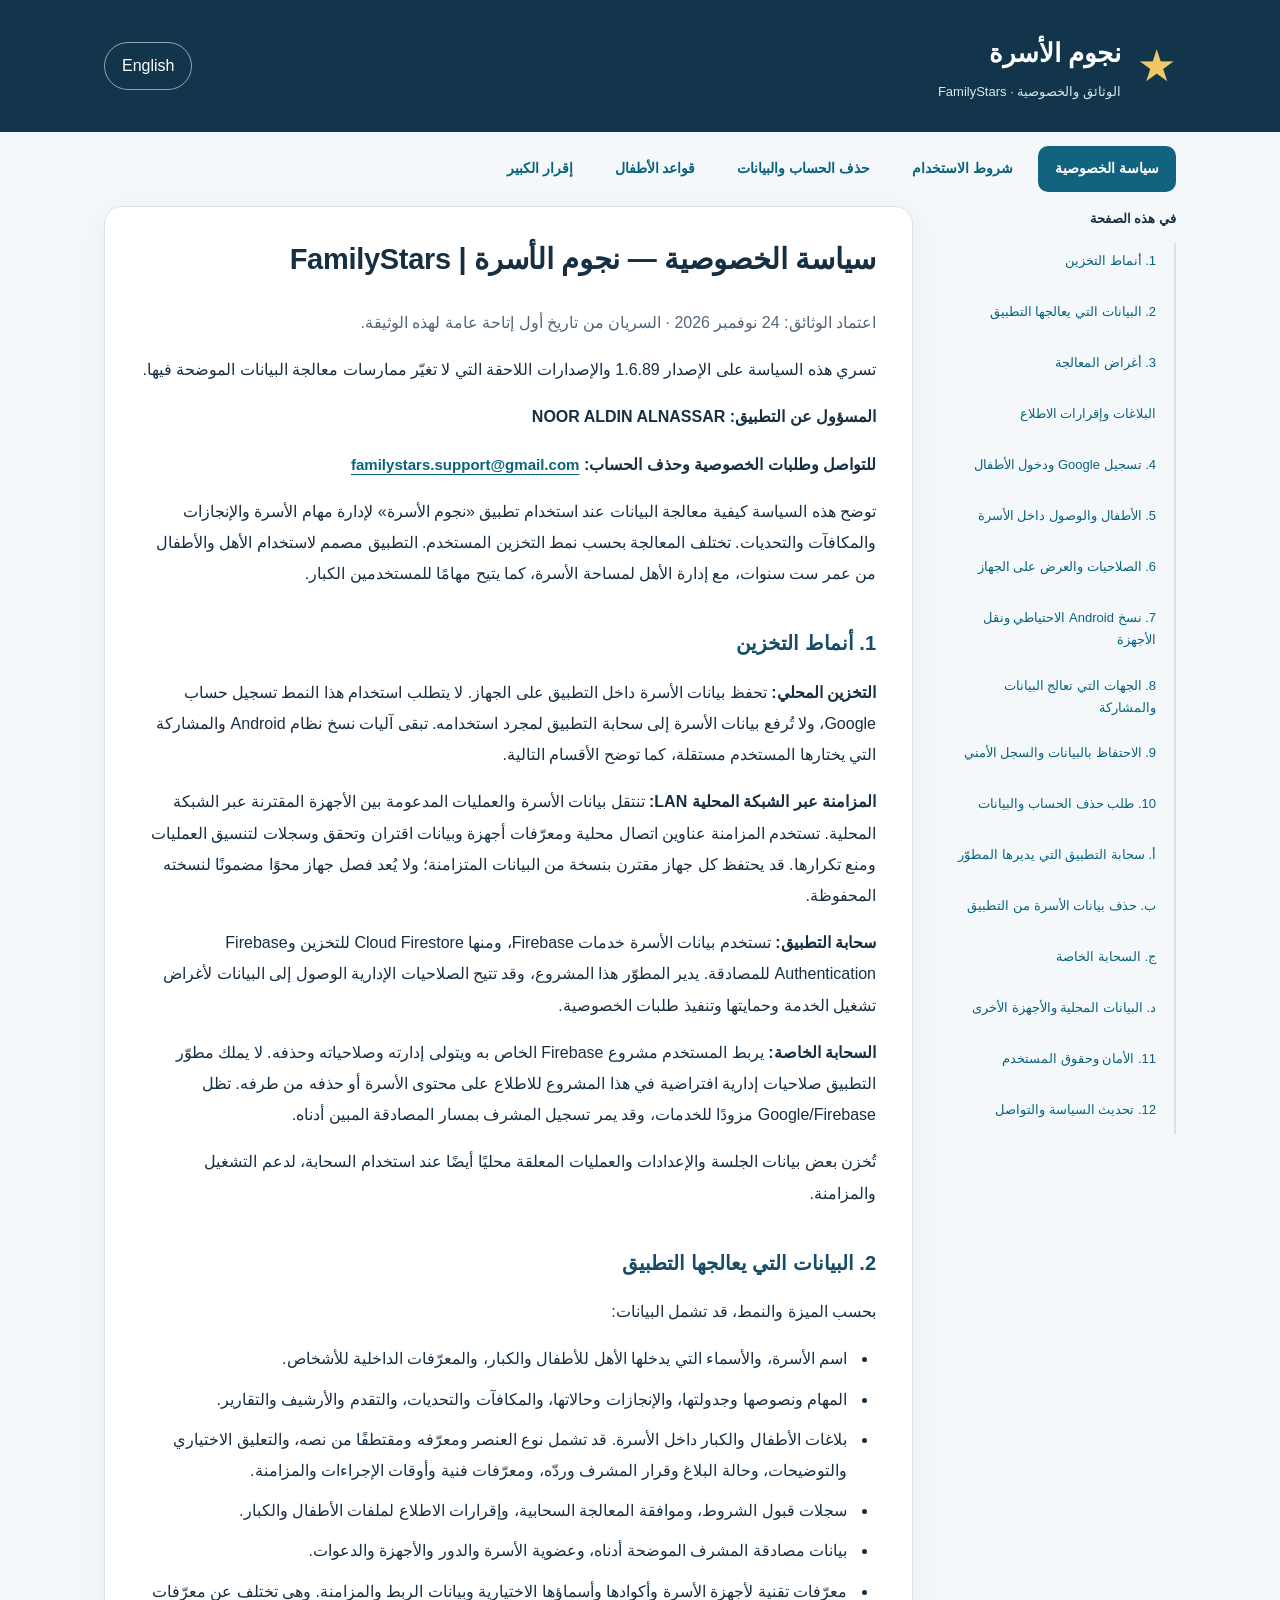
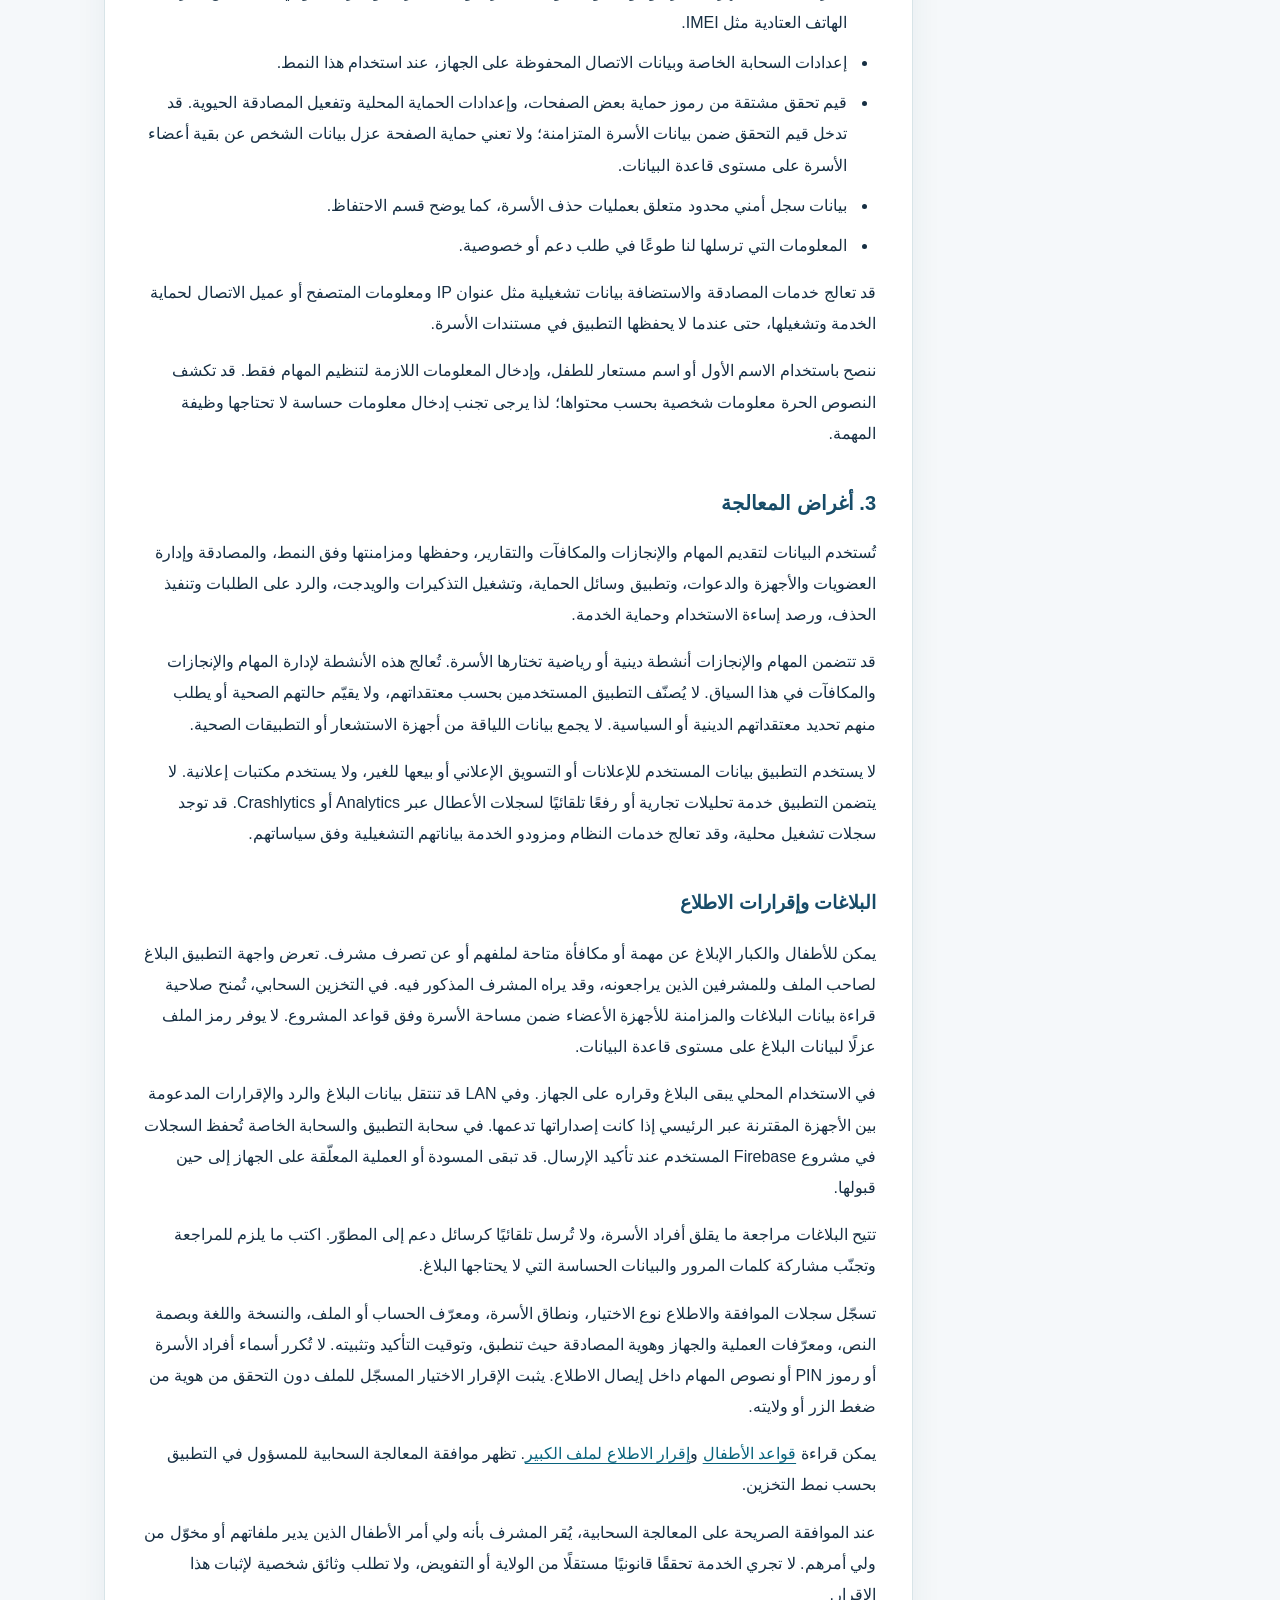
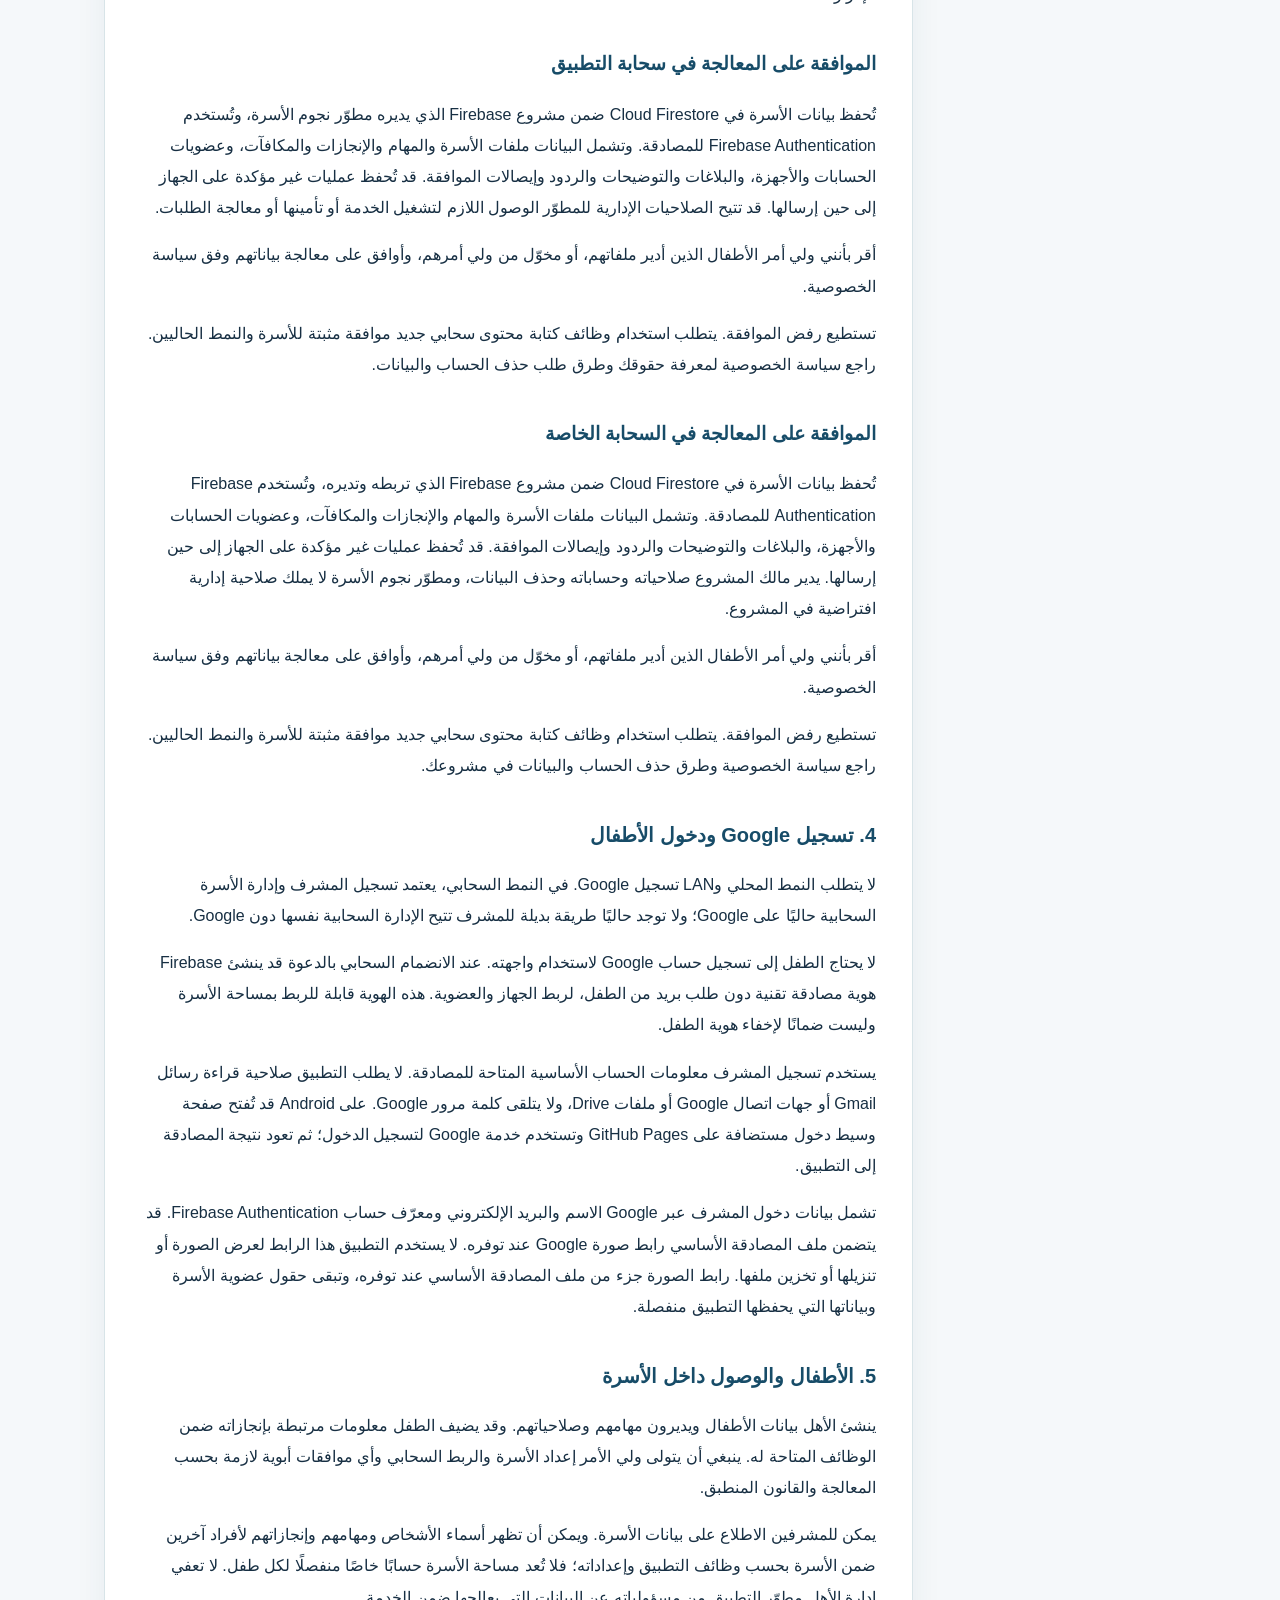
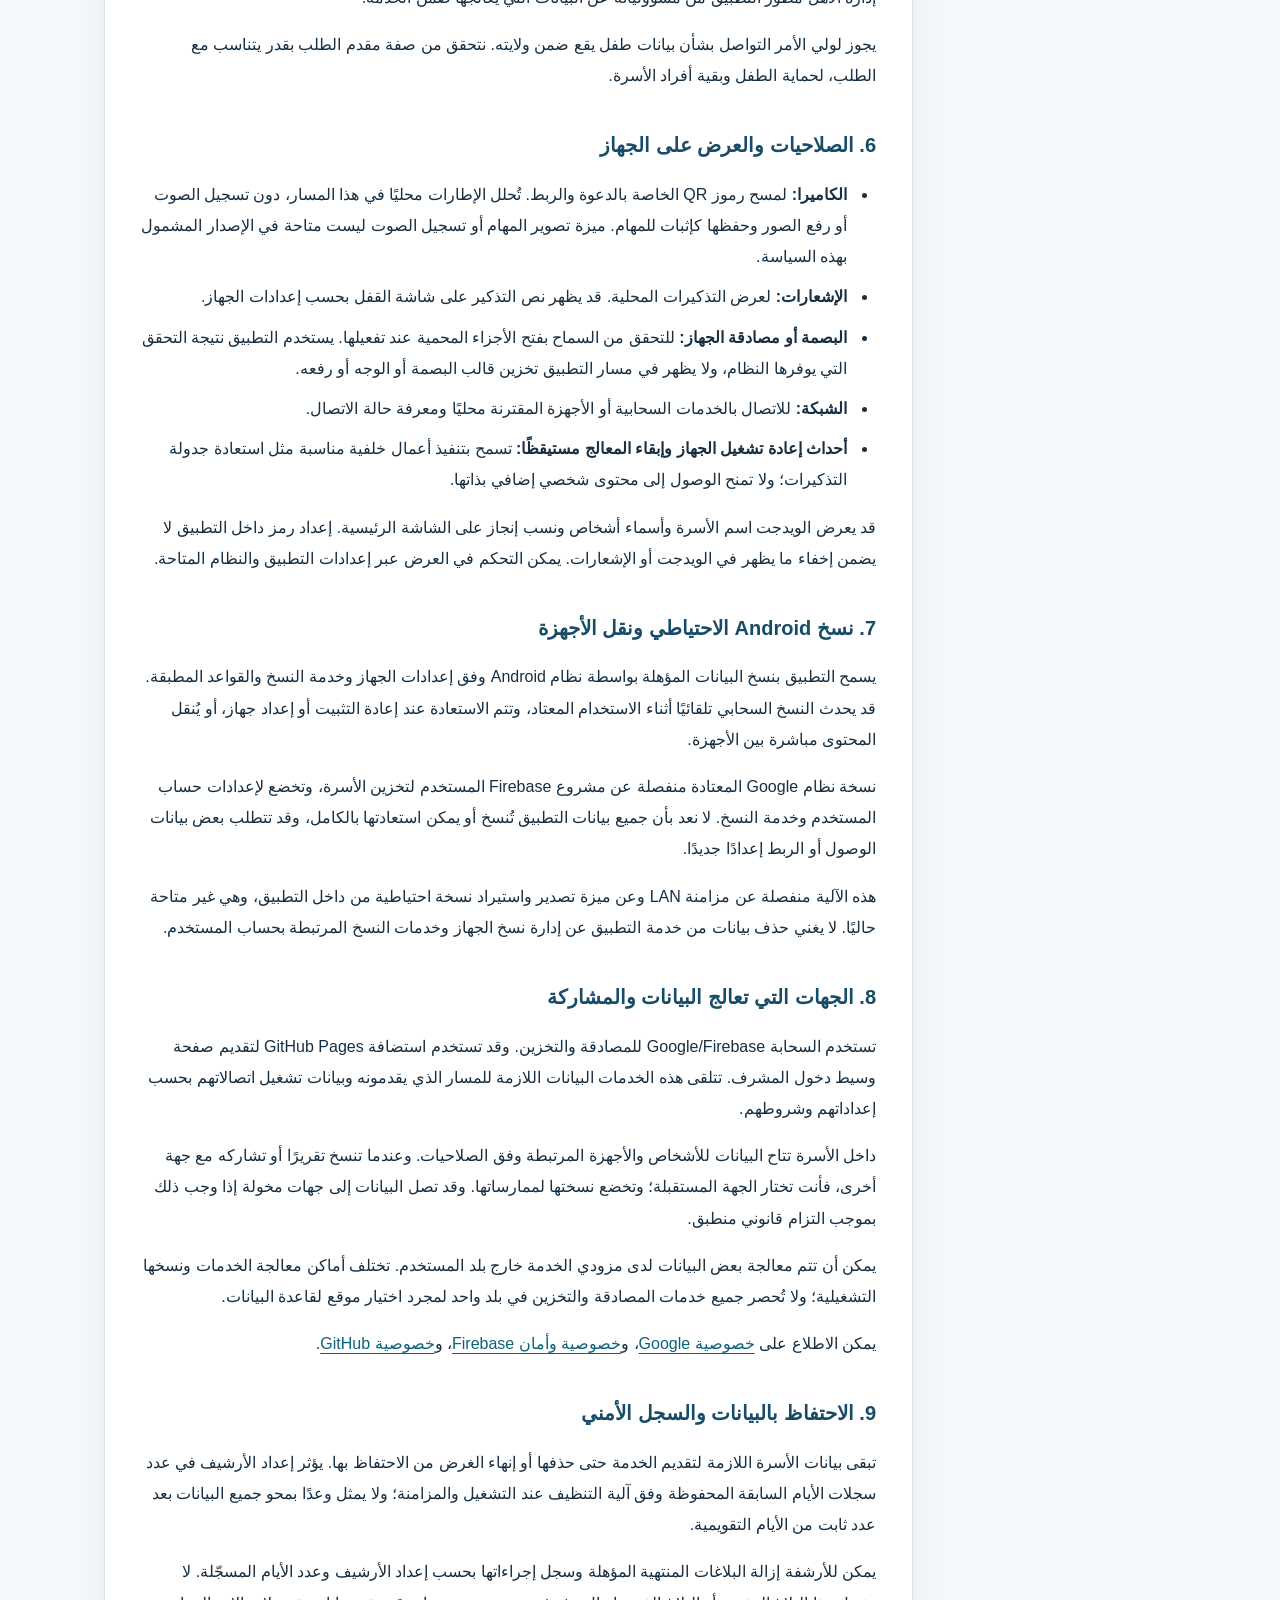
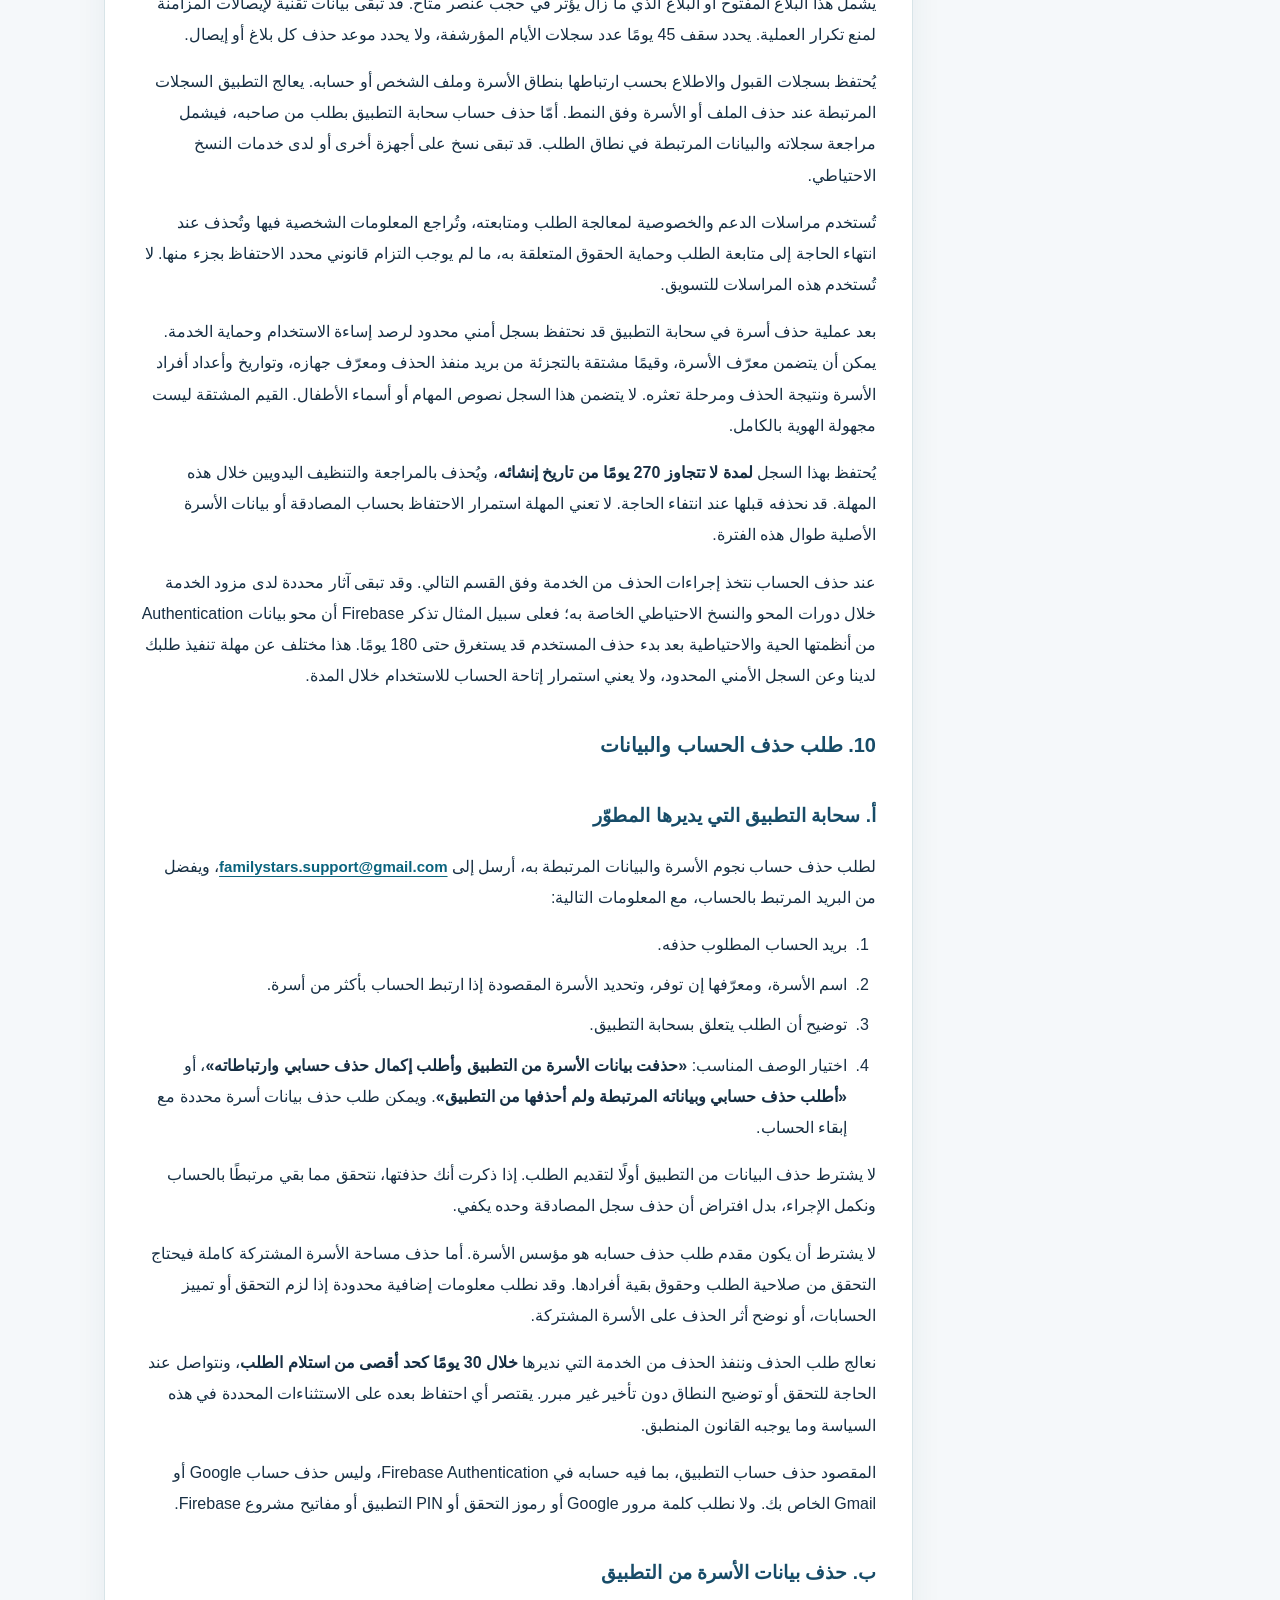
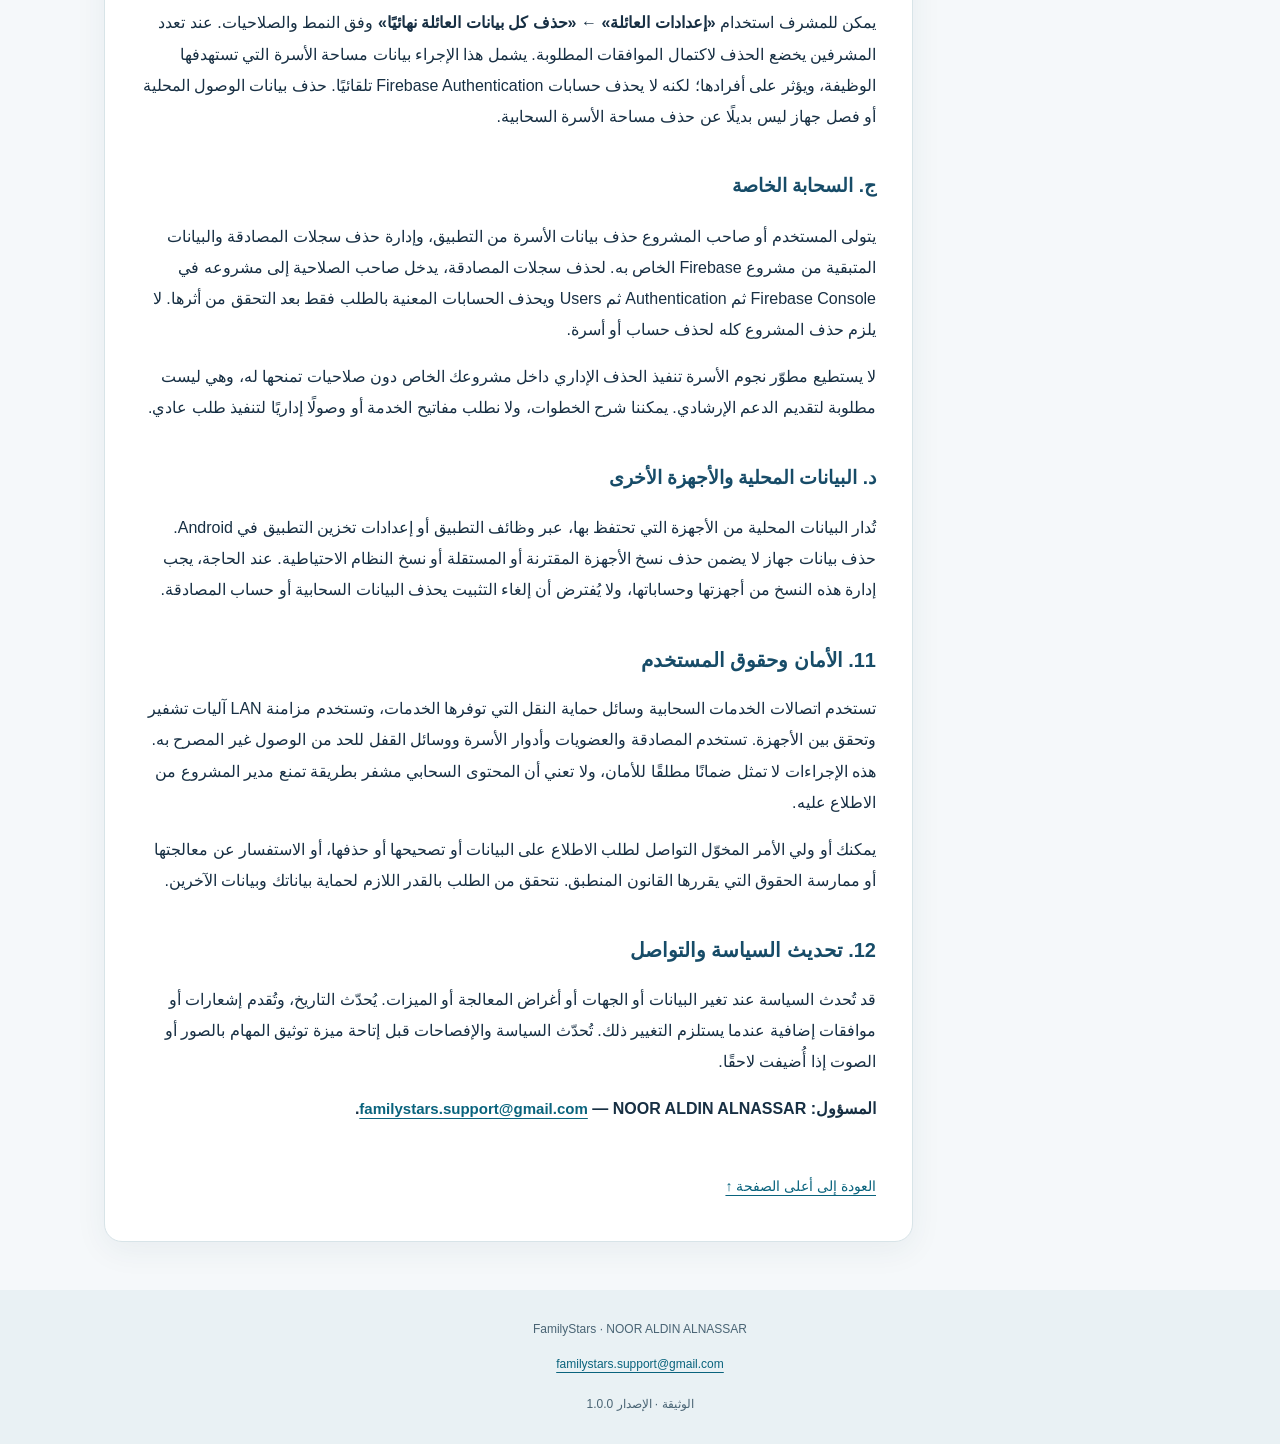
==== commit 89e57bb8: "Add files via upload Update FamilyStars Privacy and Usage" ====
--- a/index.html
+++ b/index.html
@@ -3,7 +3,6 @@
 <head>
 <meta charset="utf-8">
 <meta name="viewport" content="width=device-width, initial-scale=1">
-<meta name="robots" content="noindex,nofollow">
 <meta name="referrer" content="no-referrer">
 <meta http-equiv="Content-Security-Policy" content="default-src 'none'; style-src 'self'; img-src 'self'; base-uri 'none'; form-action 'none'; object-src 'none'">
 <meta name="description" content="سياسة الخصوصية — FamilyStars | نجوم الأسرة">
@@ -17,12 +16,12 @@
 <a class="language" href="index-en.html" lang="en" hreflang="en">English</a>
 </div></header>
 <nav class="navigation" aria-label="الصفحات"><a href="index.html" aria-current="page">سياسة الخصوصية</a><a href="terms.html">شروط الاستخدام</a><a href="delete-account.html">حذف الحساب والبيانات</a><a href="kids.html">قواعد الأطفال</a><a href="adult-profile.html">إقرار الكبير</a></nav>
-<div class="review-note"><span>تصف هذه الصفحات الإصدار 1.6.88. يسجّل التطبيق الموافقة أو الاطلاع على نسخة النص التي يعرضها وقت التأكيد.</span></div>
 <div class="layout"><aside aria-label="في هذه الصفحة"><div class="toc"><p>في هذه الصفحة</p><ol><li><a href="#section-2">1. أنماط التخزين</a></li><li><a href="#section-3">2. البيانات التي يعالجها التطبيق</a></li><li><a href="#section-4">3. أغراض المعالجة</a></li><li><a href="#reports-and-acknowledgements">البلاغات وإقرارات الاطلاع</a></li><li><a href="#section-5">4. تسجيل Google ودخول الأطفال</a></li><li><a href="#section-6">5. الأطفال والوصول داخل الأسرة</a></li><li><a href="#section-7">6. الصلاحيات والعرض على الجهاز</a></li><li><a href="#section-8">7. نسخ Android الاحتياطي ونقل الأجهزة</a></li><li><a href="#section-9">8. الجهات التي تعالج البيانات والمشاركة</a></li><li><a href="#section-10">9. الاحتفاظ بالبيانات والسجل الأمني</a></li><li><a href="#section-11">10. طلب حذف الحساب والبيانات</a></li><li><a href="#section-12">أ. سحابة التطبيق التي يديرها المطوّر</a></li><li><a href="#section-13">ب. حذف بيانات الأسرة من التطبيق</a></li><li><a href="#section-14">ج. السحابة الخاصة</a></li><li><a href="#section-15">د. البيانات المحلية والأجهزة الأخرى</a></li><li><a href="#section-16">11. الأمان وحقوق المستخدم</a></li><li><a href="#section-17">12. تحديث السياسة والتواصل</a></li></ol></div></aside>
 <main id="main" tabindex="-1"><article><h1 id="section-1">سياسة الخصوصية — نجوم الأسرة | FamilyStars</h1>
+<p class="document-dates">اعتماد الوثائق: <time datetime="2026-11-24">24 نوفمبر 2026</time> · <span data-effective-date>السريان من تاريخ أول إتاحة عامة لهذه الوثيقة.</span></p>
+<p>تسري هذه السياسة على الإصدار 1.6.89 والإصدارات اللاحقة التي لا تغيّر ممارسات معالجة البيانات الموضحة فيها.</p>
 <p><strong>المسؤول عن التطبيق: NOOR ALDIN ALNASSAR</strong></p>
 <p><strong>للتواصل وطلبات الخصوصية وحذف الحساب: <a href="mailto:familystars.support@gmail.com">familystars.support@gmail.com</a></strong></p>
-<p>نسخة صفحات الويب 1.6.88. تسري هذه النسخة من تاريخ نشرها.</p>
 <p>توضح هذه السياسة كيفية معالجة البيانات عند استخدام تطبيق «نجوم الأسرة» لإدارة مهام الأسرة والإنجازات والمكافآت والتحديات. تختلف المعالجة بحسب نمط التخزين المستخدم. التطبيق مصمم لاستخدام الأهل والأطفال من عمر ست سنوات، مع إدارة الأهل لمساحة الأسرة، كما يتيح مهامًا للمستخدمين الكبار.</p>
 <h2 id="section-2">1. أنماط التخزين</h2>
 <p><strong>التخزين المحلي:</strong> تحفظ بيانات الأسرة داخل التطبيق على الجهاز. لا يتطلب استخدام هذا النمط تسجيل حساب Google، ولا تُرفع بيانات الأسرة إلى سحابة التطبيق لمجرد استخدامه. تبقى آليات نسخ نظام Android والمشاركة التي يختارها المستخدم مستقلة، كما توضح الأقسام التالية.</p>
@@ -37,7 +36,7 @@
 <li>المهام ونصوصها وجدولتها، والإنجازات وحالاتها، والمكافآت والتحديات، والتقدم والأرشيف والتقارير.</li>
 <li>بلاغات الأطفال والكبار داخل الأسرة. قد تشمل نوع العنصر ومعرّفه ومقتطفًا من نصه، والتعليق الاختياري والتوضيحات، وحالة البلاغ وقرار المشرف وردّه، ومعرّفات فنية وأوقات الإجراءات والمزامنة.</li>
 <li>سجلات قبول الشروط، وموافقة المعالجة السحابية، وإقرارات الاطلاع لملفات الأطفال والكبار.</li>
-<li>بريد المشرف وبيانات الحساب الأساسية التي تعيدها Google، ومعرّف حساب المصادقة وعضوية الأسرة والدور والأجهزة والدعوات.</li>
+<li>بيانات مصادقة المشرف الموضحة أدناه، وعضوية الأسرة والدور والأجهزة والدعوات.</li>
 <li>معرّفات تقنية لأجهزة الأسرة وأكوادها وأسماؤها الاختيارية وبيانات الربط والمزامنة. وهي تختلف عن معرّفات الهاتف العتادية مثل IMEI.</li>
 <li>إعدادات السحابة الخاصة وبيانات الاتصال المحفوظة على الجهاز، عند استخدام هذا النمط.</li>
 <li>قيم تحقق مشتقة من رموز حماية بعض الصفحات، وإعدادات الحماية المحلية وتفعيل المصادقة الحيوية. قد تدخل قيم التحقق ضمن بيانات الأسرة المتزامنة؛ ولا تعني حماية الصفحة عزل بيانات الشخص عن بقية أعضاء الأسرة على مستوى قاعدة البيانات.</li>
@@ -48,17 +47,28 @@
 <p>ننصح باستخدام الاسم الأول أو اسم مستعار للطفل، وإدخال المعلومات اللازمة لتنظيم المهام فقط. قد تكشف النصوص الحرة معلومات شخصية بحسب محتواها؛ لذا يرجى تجنب إدخال معلومات حساسة لا تحتاجها وظيفة المهمة.</p>
 <h2 id="section-4">3. أغراض المعالجة</h2>
 <p>تُستخدم البيانات لتقديم المهام والإنجازات والمكافآت والتقارير، وحفظها ومزامنتها وفق النمط، والمصادقة وإدارة العضويات والأجهزة والدعوات، وتطبيق وسائل الحماية، وتشغيل التذكيرات والويدجت، والرد على الطلبات وتنفيذ الحذف، ورصد إساءة الاستخدام وحماية الخدمة.</p>
-<p>لا يحتوي الإصدار 1.6.88 على إعلانات، ولا تُستخدم بيانات الأسرة لبيعها أو لاستهداف المستخدمين بإعلانات. لا يتضمن التطبيق في المسارات المفحوصة خدمة تحليلات تجارية أو رفعًا تلقائيًا لسجلات الأعطال عبر Analytics أو Crashlytics. قد توجد سجلات تشغيل محلية، وقد تعالج خدمات النظام ومزودو الخدمة بياناتهم التشغيلية وفق سياساتهم.</p>
+<p>قد تتضمن المهام والإنجازات أنشطة دينية أو رياضية تختارها الأسرة. تُعالج هذه الأنشطة لإدارة المهام والإنجازات والمكافآت في هذا السياق. لا يُصنّف التطبيق المستخدمين بحسب معتقداتهم، ولا يقيّم حالتهم الصحية أو يطلب منهم تحديد معتقداتهم الدينية أو السياسية. لا يجمع بيانات اللياقة من أجهزة الاستشعار أو التطبيقات الصحية.</p>
+<p>لا يستخدم التطبيق بيانات المستخدم للإعلانات أو التسويق الإعلاني أو بيعها للغير، ولا يستخدم مكتبات إعلانية. لا يتضمن التطبيق خدمة تحليلات تجارية أو رفعًا تلقائيًا لسجلات الأعطال عبر Analytics أو Crashlytics. قد توجد سجلات تشغيل محلية، وقد تعالج خدمات النظام ومزودو الخدمة بياناتهم التشغيلية وفق سياساتهم.</p>
 <h3 id="reports-and-acknowledgements">البلاغات وإقرارات الاطلاع</h3>
 <p>يمكن للأطفال والكبار الإبلاغ عن مهمة أو مكافأة متاحة لملفهم أو عن تصرف مشرف. تعرض واجهة التطبيق البلاغ لصاحب الملف وللمشرفين الذين يراجعونه، وقد يراه المشرف المذكور فيه. في التخزين السحابي، تُمنح صلاحية قراءة بيانات البلاغات والمزامنة للأجهزة الأعضاء ضمن مساحة الأسرة وفق قواعد المشروع. لا يوفر رمز الملف عزلًا لبيانات البلاغ على مستوى قاعدة البيانات.</p>
 <p>في الاستخدام المحلي يبقى البلاغ وقراره على الجهاز. وفي LAN قد تنتقل بيانات البلاغ والرد والإقرارات المدعومة بين الأجهزة المقترنة عبر الرئيسي إذا كانت إصداراتها تدعمها. في سحابة التطبيق والسحابة الخاصة تُحفظ السجلات في مشروع Firebase المستخدم عند تأكيد الإرسال. قد تبقى المسودة أو العملية المعلّقة على الجهاز إلى حين قبولها.</p>
 <p>تتيح البلاغات مراجعة ما يقلق أفراد الأسرة، ولا تُرسل تلقائيًا كرسائل دعم إلى المطوّر. اكتب ما يلزم للمراجعة وتجنّب مشاركة كلمات المرور والبيانات الحساسة التي لا يحتاجها البلاغ.</p>
-<p>تسجّل سجلات الموافقة والاطلاع نوع الاختيار، ونطاق الأسرة، ومعرّف الحساب أو الملف، والنسخة واللغة وبصمة النص، ومعرّفات العملية والجهاز وهوية المصادقة حيث تنطبق، وتوقيت التأكيد وتثبيته. لا تُكرر أسماء أفراد الأسرة أو رموز PIN أو نصوص المهام داخل إيصال الاطلاع. يثبت الإقرار الاختيار المسجّل للملف دون التحقق من هوية من ضغط الزر أو ولايته.</p>
+<p id="consent-records">تسجّل سجلات الموافقة والاطلاع نوع الاختيار، ونطاق الأسرة، ومعرّف الحساب أو الملف، والنسخة واللغة وبصمة النص، ومعرّفات العملية والجهاز وهوية المصادقة حيث تنطبق، وتوقيت التأكيد وتثبيته. لا تُكرر أسماء أفراد الأسرة أو رموز PIN أو نصوص المهام داخل إيصال الاطلاع. يثبت الإقرار الاختيار المسجّل للملف دون التحقق من هوية من ضغط الزر أو ولايته.</p>
 <p>يمكن قراءة <a href="kids.html">قواعد الأطفال</a> و<a href="adult-profile.html">إقرار الاطلاع لملف الكبير</a>. تظهر موافقة المعالجة السحابية للمسؤول في التطبيق بحسب نمط التخزين.</p>
+<p>عند الموافقة الصريحة على المعالجة السحابية، يُقر المشرف بأنه ولي أمر الأطفال الذين يدير ملفاتهم أو مخوّل من ولي أمرهم. لا تجري الخدمة تحققًا قانونيًا مستقلًا من الولاية أو التفويض، ولا تطلب وثائق شخصية لإثبات هذا الإقرار.</p>
+<h3 id="cloud-developer">الموافقة على المعالجة في سحابة التطبيق</h3>
+<p>تُحفظ بيانات الأسرة في Cloud Firestore ضمن مشروع Firebase الذي يديره مطوّر نجوم الأسرة، وتُستخدم Firebase Authentication للمصادقة. وتشمل البيانات ملفات الأسرة والمهام والإنجازات والمكافآت، وعضويات الحسابات والأجهزة، والبلاغات والتوضيحات والردود وإيصالات الموافقة. قد تُحفظ عمليات غير مؤكدة على الجهاز إلى حين إرسالها. قد تتيح الصلاحيات الإدارية للمطوّر الوصول اللازم لتشغيل الخدمة أو تأمينها أو معالجة الطلبات.</p>
+<p>أقر بأنني ولي أمر الأطفال الذين أدير ملفاتهم، أو مخوّل من ولي أمرهم، وأوافق على معالجة بياناتهم وفق سياسة الخصوصية.</p>
+<p>تستطيع رفض الموافقة. يتطلب استخدام وظائف كتابة محتوى سحابي جديد موافقة مثبتة للأسرة والنمط الحاليين. راجع سياسة الخصوصية لمعرفة حقوقك وطرق طلب حذف الحساب والبيانات.</p>
+<h3 id="cloud-private">الموافقة على المعالجة في السحابة الخاصة</h3>
+<p>تُحفظ بيانات الأسرة في Cloud Firestore ضمن مشروع Firebase الذي تربطه وتديره، وتُستخدم Firebase Authentication للمصادقة. وتشمل البيانات ملفات الأسرة والمهام والإنجازات والمكافآت، وعضويات الحسابات والأجهزة، والبلاغات والتوضيحات والردود وإيصالات الموافقة. قد تُحفظ عمليات غير مؤكدة على الجهاز إلى حين إرسالها. يدير مالك المشروع صلاحياته وحساباته وحذف البيانات، ومطوّر نجوم الأسرة لا يملك صلاحية إدارية افتراضية في المشروع.</p>
+<p>أقر بأنني ولي أمر الأطفال الذين أدير ملفاتهم، أو مخوّل من ولي أمرهم، وأوافق على معالجة بياناتهم وفق سياسة الخصوصية.</p>
+<p>تستطيع رفض الموافقة. يتطلب استخدام وظائف كتابة محتوى سحابي جديد موافقة مثبتة للأسرة والنمط الحاليين. راجع سياسة الخصوصية وطرق حذف الحساب والبيانات في مشروعك.</p>
 <h2 id="section-5">4. تسجيل Google ودخول الأطفال</h2>
 <p>لا يتطلب النمط المحلي وLAN تسجيل Google. في النمط السحابي، يعتمد تسجيل المشرف وإدارة الأسرة السحابية حاليًا على Google؛ ولا توجد حاليًا طريقة بديلة للمشرف تتيح الإدارة السحابية نفسها دون Google.</p>
 <p>لا يحتاج الطفل إلى تسجيل حساب Google لاستخدام واجهته. عند الانضمام السحابي بالدعوة قد ينشئ Firebase هوية مصادقة تقنية دون طلب بريد من الطفل، لربط الجهاز والعضوية. هذه الهوية قابلة للربط بمساحة الأسرة وليست ضمانًا لإخفاء هوية الطفل.</p>
 <p>يستخدم تسجيل المشرف معلومات الحساب الأساسية المتاحة للمصادقة. لا يطلب التطبيق صلاحية قراءة رسائل Gmail أو جهات اتصال Google أو ملفات Drive، ولا يتلقى كلمة مرور Google. على Android قد تُفتح صفحة وسيط دخول مستضافة على GitHub Pages وتستخدم خدمة Google لتسجيل الدخول؛ ثم تعود نتيجة المصادقة إلى التطبيق.</p>
+<p>تشمل بيانات دخول المشرف عبر Google الاسم والبريد الإلكتروني ومعرّف حساب Firebase Authentication. قد يتضمن ملف المصادقة الأساسي رابط صورة Google عند توفره. لا يستخدم التطبيق هذا الرابط لعرض الصورة أو تنزيلها أو تخزين ملفها. رابط الصورة جزء من ملف المصادقة الأساسي عند توفره، وتبقى حقول عضوية الأسرة وبياناتها التي يحفظها التطبيق منفصلة.</p>
 <h2 id="section-6">5. الأطفال والوصول داخل الأسرة</h2>
 <p>ينشئ الأهل بيانات الأطفال ويديرون مهامهم وصلاحياتهم. وقد يضيف الطفل معلومات مرتبطة بإنجازاته ضمن الوظائف المتاحة له. ينبغي أن يتولى ولي الأمر إعداد الأسرة والربط السحابي وأي موافقات أبوية لازمة بحسب المعالجة والقانون المنطبق.</p>
 <p>يمكن للمشرفين الاطلاع على بيانات الأسرة. ويمكن أن تظهر أسماء الأشخاص ومهامهم وإنجازاتهم لأفراد آخرين ضمن الأسرة بحسب وظائف التطبيق وإعداداته؛ فلا تُعد مساحة الأسرة حسابًا خاصًا منفصلًا لكل طفل. لا تعفي إدارة الأهل مطوّر التطبيق من مسؤولياته عن البيانات التي يعالجها ضمن الخدمة.</p>
@@ -115,5 +125,5 @@
 <h2 id="section-17">12. تحديث السياسة والتواصل</h2>
 <p>قد تُحدث السياسة عند تغير البيانات أو الجهات أو أغراض المعالجة أو الميزات. يُحدّث التاريخ، وتُقدم إشعارات أو موافقات إضافية عندما يستلزم التغيير ذلك. تُحدّث السياسة والإفصاحات قبل إتاحة ميزة توثيق المهام بالصور أو الصوت إذا أُضيفت لاحقًا.</p>
 <p><strong>المسؤول: NOOR ALDIN ALNASSAR — <a href="mailto:familystars.support@gmail.com">familystars.support@gmail.com</a>.</strong></p></article><a class="back-top" href="#main">العودة إلى أعلى الصفحة ↑</a></main></div>
-<footer><p><bdi>NOOR ALDIN ALNASSAR</bdi> · <bdi>FamilyStars</bdi></p><p><a href="mailto:familystars.support@gmail.com" dir="ltr">familystars.support@gmail.com</a></p><p>وثائق الويب · الإصدار 1.6.88</p></footer>
+<footer><p><bdi>NOOR ALDIN ALNASSAR</bdi> · <bdi>FamilyStars</bdi></p><p><a href="mailto:familystars.support@gmail.com" dir="ltr">familystars.support@gmail.com</a></p><p>الوثيقة · الإصدار 1.0.0</p></footer>
 </body></html>
